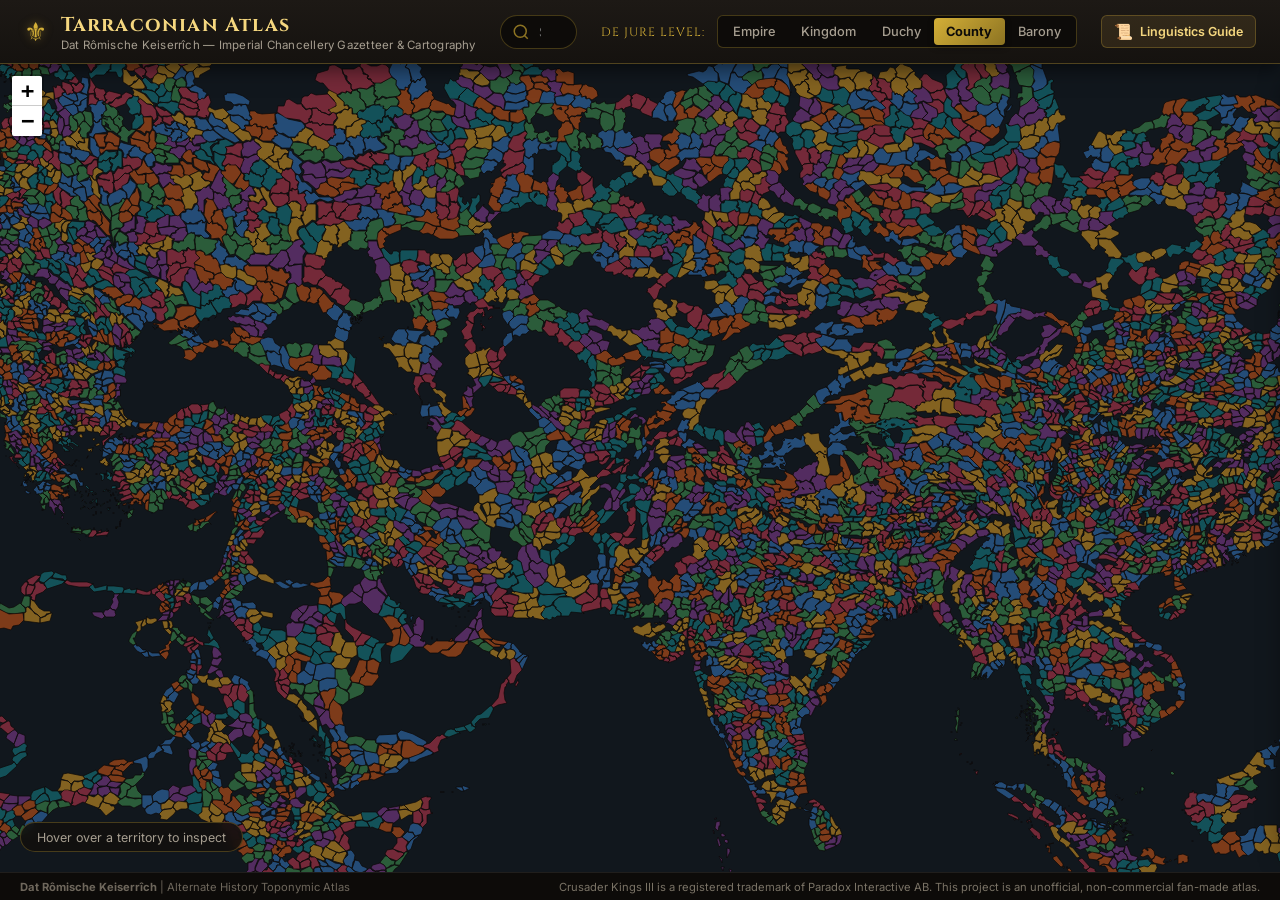
==== docs/index.html @ 05750d67 "Add Tarraconian linguistic guide, phonotactics, and Sinosphere Hanzi calque explanations" ====
<!DOCTYPE html>
<html lang="en">
<head>
  <meta charset="UTF-8">
  <meta name="viewport" content="width=device-width, initial-scale=1.0">
  <title>Tarraconian Atlas | Dat Rômische Keiserrîch</title>
  
  <!-- Google Fonts: Medieval & Clean Sans -->
  <link rel="preconnect" href="https://fonts.googleapis.com">
  <link rel="preconnect" href="https://fonts.gstatic.com" crossorigin>
  <link href="https://fonts.googleapis.com/css2?family=Cinzel:wght@500;700;900&family=Inter:wght@300;400;500;600;700&family=JetBrains+Mono:wght@400;500&display=swap" rel="stylesheet">

  <!-- Leaflet CSS (Local Vendor) -->
  <link rel="stylesheet" href="vendor/leaflet/leaflet.css">

  <!-- App Styles -->
  <link rel="stylesheet" href="css/styles.css">
</head>
<body>

  <!-- Top Header Bar -->
  <header class="app-header">
    <div class="header-brand">
      <div class="brand-crest">⚜</div>
      <div class="brand-text">
        <h1 class="brand-title">Tarraconian Atlas</h1>
        <p class="brand-subtitle">Dat Rômische Keiserrîch — Imperial Chancellery Gazetteer & Cartography</p>
      </div>
    </div>

    <!-- Search Bar -->
    <div class="search-container">
      <div class="search-input-wrapper">
        <svg class="search-icon" viewBox="0 0 24 24" width="18" height="18" stroke="currentColor" stroke-width="2" fill="none"><circle cx="11" cy="11" r="8"></circle><line x1="21" y1="21" x2="16.65" y2="16.65"></line></svg>
        <input type="text" id="title-search" placeholder="Search title, e.g. Stûlwîtzenburch, London, c_middlesex..." autocomplete="off">
        <button id="search-clear" class="search-clear-btn" title="Clear search">&times;</button>
      </div>
      <div id="search-results" class="search-dropdown hidden"></div>
    </div>

    <!-- De Jure Tier Selector -->
    <div class="tier-selector">
      <span class="tier-label">De Jure Level:</span>
      <div class="tier-pills" role="radiogroup">
        <button class="tier-btn" data-tier="empire" title="Empire Level (Keiserrîch / Imperi)">Empire</button>
        <button class="tier-btn" data-tier="kingdom" title="Kingdom Level (Kûnincrich / Regenat)">Kingdom</button>
        <button class="tier-btn" data-tier="duchy" title="Duchy Level (Gubernat / March)">Duchy</button>
        <button class="tier-btn active" data-tier="county" title="County Level (Magistrat / Veguerîe)">County</button>
        <button class="tier-btn" data-tier="barony" title="Barony Holding Level (Holdings / Castles)">Barony</button>
      </div>
    </div>

    <!-- Header Actions -->
    <div class="header-actions">
      <button id="btn-open-linguistics" class="btn-linguistics-guide" title="Imperial Chancellery Linguistics & Toponymic Guide">
        <span class="guide-icon">📜</span>
        <span class="guide-text">Linguistics Guide</span>
      </button>
    </div>
  </header>

  <!-- Main Container -->
  <main class="app-main">
    <!-- Map Canvas -->
    <div id="map" class="map-container"></div>

    <!-- Loading Overlay -->
    <div id="loading-overlay" class="loading-overlay">
      <div class="loading-spinner"></div>
      <p id="loading-text">Loading Imperial Cartography...</p>
    </div>

    <!-- Info / Inspector Sidebar Drawer -->
    <aside id="inspector-drawer" class="inspector-drawer">
      <div class="drawer-header">
        <div class="drawer-title-group">
          <span id="drawer-tier-badge" class="tier-badge">County</span>
          <h2 id="drawer-tarr-name" class="drawer-title">Select a title</h2>
          <!-- IPA Pronunciation (if available) -->
          <div id="drawer-ipa-group" class="drawer-ipa-group hidden">
            <span class="drawer-ipa-label">IPA</span>
            <code id="drawer-ipa" class="info-code info-ipa">—</code>
          </div>
        </div>
        <button id="drawer-close" class="drawer-close-btn" title="Close Panel">&times;</button>
      </div>

      <div class="drawer-body">
        <!-- Title Name Origin -->
        <div id="drawer-origin-group" class="info-group">
          <label>Title Name Origin</label>
          <div id="drawer-origin-name" class="info-value">—</div>
          <div id="drawer-anachronism-note" class="info-anachronism-note hidden"></div>
        </div>

        <div class="info-group">
          <label>Title Key</label>
          <code id="drawer-title-key" class="info-code">—</code>
        </div>

        <!-- Historical Resolution Note (if applicable) -->
        <div id="drawer-hist-group" class="info-group hidden">
          <label>Historical Resolution</label>
          <div id="drawer-hist-name" class="info-value-highlight">—</div>
        </div>

        <!-- Sinosphere Hanzi & Calque Analysis (for East Asian Titles) -->
        <div id="drawer-sinosphere-group" class="info-group info-sinosphere-group hidden">
          <label class="sinosphere-label">
            <span class="sinosphere-badge-icon">☯</span> Sinosphere Hanzi &amp; Calque Analysis
          </label>
          <div class="sinosphere-card">
            <div class="sinosphere-header-row">
              <span id="drawer-sinosphere-hanzi" class="sinosphere-hanzi">—</span>
              <span id="drawer-sinosphere-reading" class="sinosphere-reading">—</span>
              <span id="drawer-sinosphere-status" class="sinosphere-status-pill">Classical</span>
            </div>
            <div class="sinosphere-breakdown-wrapper">
              <div class="sinosphere-section-caption">Morpheme-by-Morpheme Calque Breakdown:</div>
              <div id="drawer-sinosphere-breakdown" class="sinosphere-breakdown-list"></div>
            </div>
            <div id="drawer-sinosphere-synthesis" class="sinosphere-synthesis"></div>
            <div id="drawer-sinosphere-substrate" class="sinosphere-substrate hidden"></div>
          </div>
        </div>

        <!-- Full Lineage Breadcrumb -->
        <div class="info-group">
          <label>De Jure Hierarchy</label>
          <nav id="drawer-breadcrumbs" class="breadcrumbs-list">
            <span class="bc-item" data-tier="empire" id="bc-empire">—</span>
            <span class="bc-sep">›</span>
            <span class="bc-item" data-tier="kingdom" id="bc-kingdom">—</span>
            <span class="bc-sep">›</span>
            <span class="bc-item" data-tier="duchy" id="bc-duchy">—</span>
            <span class="bc-sep">›</span>
            <span class="bc-item" data-tier="county" id="bc-county">—</span>
          </nav>
        </div>

        <!-- Constituent Holdings (for counties) -->
        <div id="drawer-baronies-section" class="info-group hidden">
          <label id="drawer-baronies-label">Constituent Holdings (Baronies)</label>
          <ul id="drawer-baronies-list" class="baronies-pill-list"></ul>
        </div>
      </div>

      <div class="drawer-footer">
        <button id="drawer-zoom-btn" class="btn-primary">Zoom to Title</button>
      </div>
    </aside>

    <!-- Map Floating Stats / Coordinates Badge -->
    <div class="map-stats-badge">
      <span id="hover-info">Hover over a territory to inspect</span>
      <div id="barony-legend" class="barony-legend hidden">
        <span class="legend-item"><span class="legend-dot dot-castle"></span>Castle</span>
        <span class="legend-item"><span class="legend-dot dot-church"></span>Bishopric</span>
        <span class="legend-item"><span class="legend-dot dot-city"></span>City</span>
        <span class="legend-item"><span class="legend-dot dot-unoccupied"></span>Unoccupied</span>
      </div>
    </div>
  </main>

  <!-- Footer Disclaimer -->
  <footer class="app-footer">
    <div class="footer-content">
      <span><strong>Dat Rômische Keiserrîch</strong> | Alternate History Toponymic Atlas</span>
      <span class="footer-disclaimer">
        Crusader Kings III is a registered trademark of Paradox Interactive AB. This project is an unofficial, non-commercial fan-made atlas.
      </span>
    </div>
  </footer>

  <!-- Imperial Linguistics & Toponymic Guide Modal -->
  <div id="linguistics-modal" class="modal-backdrop hidden" role="dialog" aria-modal="true" aria-labelledby="modal-guide-title">
    <div class="modal-dialog linguistics-modal-dialog">
      <header class="modal-header">
        <div class="modal-header-brand">
          <span class="modal-brand-crest">⚜</span>
          <div>
            <h2 id="modal-guide-title" class="modal-title">Imperial Chancellery Linguistics &amp; Toponymic Guide</h2>
            <p class="modal-subtitle">Dat Rômische Keiserrîch — Language Background, Phonotactics &amp; Sinospheric Hanzi Calque Doctrine</p>
          </div>
        </div>
        <button id="btn-close-linguistics" class="modal-close-btn" title="Close Guide" aria-label="Close">&times;</button>
      </header>

      <!-- Modal Tabs -->
      <nav class="modal-nav-tabs" role="tablist">
        <button class="modal-tab-btn active" data-tab="tarraconian" role="tab" aria-selected="true">
          Tarraconian Language &amp; Phonotactics
        </button>
        <button class="modal-tab-btn" data-tab="sinosphere" role="tab" aria-selected="false">
          Sinosphere Titles &amp; Hanzi Calques
        </button>
        <button class="modal-tab-btn" data-tab="lexicon" role="tab" aria-selected="false">
          Hanzi Calque Lexicon (641 Characters)
        </button>
      </nav>

      <div class="modal-body">
        <!-- Tab 1: Tarraconian Language & Phonotactics -->
        <section id="tab-pane-tarraconian" class="modal-tab-pane active" role="tabpanel">
          <div class="guide-prose">
            <h3>1. Sociolinguistic Overview: A Romano-Germanic Imperial Tongue</h3>
            <p>
              Formed on <strong>31 August 989</strong> from the hybridization of <strong>Lothringian</strong> (a bureaucratic Franconian culture speaking High German) and <strong>Catalan</strong> (a courtly, maritime Occitano-Romance culture of the Spanish March / <em>Hispania Tarraconensis</em>), <strong>Tarraconian</strong> (<em>Tarracono-Lothringian</em>, <code>ID 316</code>) represents a historical &ldquo;reverse Frankish&rdquo; linguistic genesis.
            </p>
            <p>
              Rather than abandoning their Germanic tongue for Romance, the Lothringian imperial elite of House <em>Chatenois-Metz</em> retained <strong>11th/12th-century High German</strong> (<code>language_high_german</code>) and <strong>Franconian personal names</strong> (<code>name_list_franconian</code>), while absorbing <strong>Catalan courtly culture</strong> (<code>ethos_courtly</code>), Mediterranean maritime mercantilism, Iberian architecture, and an <strong>Imperial Magistracy</strong> system of governance.
            </p>
            <p>
              The result is a language structurally parallel to Middle English (Germanic grammar + Anglo-Norman vocabulary), but with roles and geographies reversed:
            </p>
            <ul>
              <li><strong>Core Grammar, Morphology &amp; Phonology:</strong> Early Middle High German (Moselle/Rhine Franconian dialect of Metz, Trier, and Mainz).</li>
              <li><strong>Administrative, Courtly &amp; Nautical Lexicon:</strong> Old Catalan, Occitan, and Medieval Hispano-Latin, supplemented after the Imperial Restoration by Byzantine Greek administrative borrowings.</li>
              <li><strong>Chancellery Orthography:</strong> High German phonemes written through the scribal conventions of Catalan-Aragonese and Imperial chancelleries.</li>
            </ul>

            <h3>2. Orthography &amp; IPA Pronunciation Guide</h3>
            <p>
              Tarraconian scribes write their Moselle-Franconian High German using a blend of <strong>Middle High German</strong> and <strong>Old Catalan</strong> spelling conventions. Circumflexes (<code>â, ê, î, ô, û</code> / <code>Â, Ê, Î, Ô, Û</code>) systematically indicate long vowels. Capitalization does not alter vowel quantity: capital letters systematically retain their circumflexes (e.g. <strong>Ôsterrîch</strong>, <strong>Îslant</strong>, <strong>Âchen</strong>, <strong>Ûtrecht</strong>, <strong>Êvore</strong>).
            </p>

            <div class="table-responsive">
              <table class="guide-table">
                <thead>
                  <tr>
                    <th>Grapheme</th>
                    <th>IPA Value</th>
                    <th>Phonological Rule &amp; Description</th>
                    <th>Chancellery Example</th>
                  </tr>
                </thead>
                <tbody>
                  <tr><td><strong>â</strong></td><td><code>[aː]</code></td><td>Long open central vowel (German <em>Vater</em>)</td><td><strong>Prâge</strong> <code>[ˈpraː.ɣə]</code>, <strong>Ungwâr</strong> <code>[ˈʊŋ.waːr]</code></td></tr>
                  <tr><td><strong>ê</strong></td><td><code>[eː]</code></td><td>Long close-mid front vowel (from Romance or monophthongized <em>ei</em>)</td><td><strong>Mênz</strong> <code>[meːnts]</code>, <strong>Tudêl</strong> <code>[tu.ˈdeːl]</code></td></tr>
                  <tr><td><strong>î</strong></td><td><code>[iː]</code></td><td>Long close front vowel (undiphthongized; not Modern German <em>ei</em>)</td><td><strong>Rîch</strong> <code>[riːç]</code>, <strong>Lîgnitz</strong> <code>[ˈliːɡ.nɪts]</code></td></tr>
                  <tr><td><strong>ô</strong></td><td><code>[oː]</code></td><td>Long close-mid back vowel</td><td><strong>Tarracôn</strong> <code>[ta.ra.ˈkoːn]</code>, <strong>Rômisch</strong> <code>[ˈroː.mɪʃ]</code></td></tr>
                  <tr><td><strong>û</strong></td><td><code>[uː]</code></td><td>Long close back vowel (undiphthongized; not Modern German <em>au</em>)</td><td><strong>Lûke</strong> <code>[ˈluː.kə]</code>, <strong>Lûnstat</strong> <code>[ˈluːn.stat]</code></td></tr>
                  <tr><td><strong>ch</strong></td><td><code>[x] / [ç]</code></td><td>Velar <code>[x]</code> after back vowels; palatal <code>[ç]</code> after front vowels</td><td><strong>Burch</strong> <code>[bʊrx]</code>, <strong>Chalkidîch</strong> <code>[xal.ki.ˈdiːç]</code></td></tr>
                  <tr><td><strong>dsch</strong></td><td><code>[dʒ]</code></td><td>Voiced postalveolar affricate initially/medially (Catalan <em>tg/j</em>, Arabic <em>jīm</em>)</td><td><strong>Dscharîn</strong>, <strong>Dschounpur</strong>, <strong>Dschenne</strong></td></tr>
                  <tr><td><strong>tsch</strong></td><td><code>[tʃ]</code></td><td>Voiceless postalveolar affricate; mandatory coda devoicing of <code>-dsch</code></td><td><strong>Batsch</strong> <code>[batʃ]</code>, <strong>Petschênêch</strong> <code>[pɛ.tʃeː.ˈneːx]</code></td></tr>
                  <tr><td><strong>z / tz</strong></td><td><code>[ts]</code></td><td>Alveolar affricate: strictly initial <code>z-</code> and medial/coda <code>-tz-</code> / <code>-tz</code></td><td><strong>Zips</strong> <code>[tsɪps]</code>, <strong>Lîgnitz</strong> <code>[ˈliːɡ.nɪts]</code>, <strong>Ützang</strong> <code>[yː.ˈtsaŋ]</code></td></tr>
                  <tr><td><strong>nj / ny</strong></td><td><code>[ɲ]</code></td><td>Palatal nasal (Old Catalan <em>ny</em>, Occitan <em>nh</em>)</td><td><strong>Armanjach</strong> <code>[ar.ma.ˈɲax]</code>, <strong>ikonjen</strong> <code>[i.ˈkoː.njən]</code></td></tr>
                  <tr><td><strong>g / gu</strong></td><td><code>[ɡ] / [ɣ]</code></td><td>Voiced velar stop initially; lenited to spirant <code>[ɣ]</code> intervocalically</td><td><strong>Gubernat</strong> <code>[ɡu.bər.ˈnat]</code>, <strong>Prâge</strong> <code>[ˈpraː.ɣə]</code></td></tr>
                </tbody>
              </table>
            </div>

            <h3>3. Core Phonological &amp; Phonotactic Rules</h3>
            
            <div class="rule-card">
              <div class="rule-header"><span class="rule-badge">Rule 1</span> Rhine-Moselle Franconian Consonant Profile</div>
              <p>Because Tarraconian descends from Lothringian (West Central German), post-vocalic <em>*k</em> shifted to <code>-ch</code> (<em>Rîch</em>) and <em>*t</em> shifted to <code>z- / tz</code> (<em>Zips</em>, <em>Mênz</em>). However, unlike Upper German (Bavarian/Alemannic), Tarraconian preserves initial unshifted <code>p-</code> (<strong>Palz</strong>, <strong>Port</strong>), unshifted <code>d-</code> (<strong>Dat</strong>, <strong>Dorf</strong>, <strong>Nider-</strong>), and preserves Middle High German <code>sw-, sl-, sm-</code> (<strong>Swâben</strong>, <strong>Slêswîch</strong>, <strong>Smalkalden</strong>) without New High German <em>schw-/schl-/schm-</em> spellings.</p>
            </div>

            <div class="rule-card">
              <div class="rule-header"><span class="rule-badge">Rule 2</span> Universal Auslautverhärtung (Final Devoicing)</div>
              <p>Middle High German and Old Catalan systematically devoice word-final obstruents across all etymological strata:</p>
              <ul>
                <li>Word-final <code>-g</code> and <code>-k</code> merge into <strong><code>-ch</code></strong> (<code>[x ~ ç]</code>): <em>Burg</em> &rarr; <strong>Burch</strong>, <em>Berg</em> &rarr; <strong>Berch</strong>, <em>Mark</em> &rarr; <strong>March</strong>, <em>Baalbek</em> &rarr; <strong>Bâlbech</strong>.</li>
                <li>Word-final <code>-d</code> and <code>-b</code> devoice to <strong><code>-t</code></strong> and <strong><code>-p</code></strong>: <em>Land</em> &rarr; <strong>Lant</strong> (<strong>Dütschlant</strong>, <strong>Engellant</strong>), <em>Baghdad</em> &rarr; <strong>Bagdât</strong>, <em>Ḥalab</em> &rarr; <strong>Halep</strong>.</li>
                <li>Word-final affricate <code>*-dsch</code> is strictly illicit; it devoices to <strong><code>-tsch</code></strong>: <em>Najd</em> &rarr; <strong>Netsch</strong>, <em>Aflaj</em> &rarr; <strong>Falâtsch</strong>.</li>
                <li>Foreign word-final <code>-ov / -ev / -av</code> vocalizes to the MHG diphthongal suffix <strong><code>-ouwe</code></strong> (<code>[ɔʊ.wə]</code>): <em>Opava</em> &rarr; <strong>Troppouwe</strong>, <em>Moskva</em> &rarr; <strong>Moskouwe</strong>, <em>Rostov</em> &rarr; <strong>Rostouwe</strong>.</li>
              </ul>
            </div>

            <div class="rule-card">
              <div class="rule-header"><span class="rule-badge">Rule 3</span> Dual-Substrate Apocope &amp; Vowel Reduction</div>
              <p>Catalan apocope drops unstressed final <code>-o, -e</code> after liquids and nasals (<em>Tarracona</em> &rarr; <strong>Tarracôn</strong>, <em>Tudela</em> &rarr; <strong>Tudêl</strong>), while High German reduces unstressed final vowels to schwa <strong><code>-e</code></strong> <code>[ə]</code> (<em>Praga</em> &rarr; <strong>Prâge</strong>, <em>Lucca</em> &rarr; <strong>Lûke</strong>, <em>Huesca</em> &rarr; <strong>Oske</strong>). Greek <code>-ion</code> yields <strong><code>-jen</code></strong> (<strong>Ikônjen</strong>), while <code>-ea / -eia</code> yields <strong><code>-êe</code></strong> (<strong>Kaisarêe</strong>, <strong>Nîkêe</strong>).</p>
            </div>

            <div class="rule-card">
              <div class="rule-header"><span class="rule-badge">Rule 4</span> Illicit Cluster Repair &amp; Slavic -sk Adaptation</div>
              <p>Foreign onset clusters that violate sonority sequencing insert a short vowel epenthesis or prosthesis (<em>Wschowa</em> &rarr; <strong>Wischouwe</strong>, <em>Trnovo</em> &rarr; <strong>Ternouwe</strong>, <em>Mtskheta</em> &rarr; <strong>Metzchête</strong>, <em>Pset</em> &rarr; <strong>Pesêt</strong>). Bare word-final Slavic <code>-sk</code> is resolved to Franconian <strong><code>-tzich</code></strong> <code>[tsɪç]</code> (<em>Połock</em> &rarr; <strong>Polôtzich</strong>, <em>Płock</em> &rarr; <strong>Plôtzich</strong>, <em>Słupsk</em> &rarr; <strong>Slûptzich</strong>, <em>Smoleńsk</em> &rarr; <strong>Smolêntzich</strong>) or labial <strong><code>-bsch</code></strong> (<em>Vitebsk</em> &rarr; <strong>Wîtebsch</strong>).</p>
            </div>

            <div class="rule-card">
              <div class="rule-header"><span class="rule-badge">Rule 5</span> Word Stress &amp; Bimoraic Weight Condition</div>
              <p>Stressed syllables in Tarraconian must be bimoraic (&sigma;<sub>stressed</sub> &ge; &mu;&mu;): open stressed syllables require a long circumflex vowel or diphthong (<strong>Prâge</strong> <code>[ˈpraː.ɣə]</code>, <strong>Spîre</strong> <code>[ˈʃpiː.rə]</code>), while short vowels must be closed by a coda consonant (<strong>March</strong> <code>[ˈmarx]</code>, <strong>Batsch</strong> <code>[ˈbatʃ]</code>). Heavy syllables attract primary stress (<strong>Tarracôn</strong>, <strong>Adrianôpel</strong>, <strong>Lantschân</strong>).</p>
            </div>

            <h3>4. Imperial Administrative Titles &amp; Nomenclature</h3>
            <div class="table-responsive">
              <table class="guide-table">
                <thead>
                  <tr>
                    <th>Imperial Tier</th>
                    <th>Tarraconian Title</th>
                    <th>IPA Value</th>
                    <th>Institutional Origin</th>
                  </tr>
                </thead>
                <tbody>
                  <tr><td><strong>Roman Empire</strong></td><td><strong>Dat Rômische Keiserrîch</strong></td><td><code>[dat ˈroː.mɪ.ʃə ˈkɛɪ.zər.riːç]</code></td><td>Restored Roman Hegemony under House Chatenois-Metz</td></tr>
                  <tr><td><strong>Emperor / Augustus</strong></td><td><strong>Keiser / Augustus</strong></td><td><code>[ˈkɛɪ.zər] / [ɔʊ.ˈɡʊs.tʊs]</code></td><td>Supreme Roman Autocrat</td></tr>
                  <tr><td><strong>Kingdom (Province)</strong></td><td><strong>Regenat / Kûnincrich</strong></td><td><code>[rɛ.ɣə.ˈnat] / [ˈkyː.nɪŋk.riːç]</code></td><td>Catalan <em>Regnat</em> (administrative) / Frankish <em>Kûnincrich</em> (crowns)</td></tr>
                  <tr><td><strong>Duchy (Governorship)</strong></td><td><strong>Gubernat / March</strong></td><td><code>[ɡu.bər.ˈnat] / [marx]</code></td><td>Imperial Magistracy provincial governate / Frontier march</td></tr>
                  <tr><td><strong>County (Magistracy)</strong></td><td><strong>Magistrat / Veguerîe</strong></td><td><code>[ma.ɡɪs.ˈtraːt] / [vɛ.ɣə.ˈriː.ə]</code></td><td>Imperial civil jurisdiction / Catalan <em>Vegueria</em></td></tr>
                  <tr><td><strong>Prince-Bishopric</strong></td><td><strong>Fürstbisdom / Bisbalîe</strong></td><td><code>[ˈfʏrst.bɪs.doːm] / [bɪz.ba.ˈliː.ə]</code></td><td>Imperial ecclesiastical prelate jurisdiction</td></tr>
                  <tr><td><strong>Metropolitan Archdiocese</strong></td><td><strong>Erzbisdom / Arzebisbalîe</strong></td><td><code>[ˈɛrts.bɪs.doːm] / [ar.tsə.bɪz.ba.ˈliː.ə]</code></td><td>Metropolitan archiepiscopal see</td></tr>
                </tbody>
              </table>
            </div>

            <h3>5. Daughter Dialects of Tarraconian</h3>
            <ul>
              <li><strong>Alpine-Tarraconian (<em>Alpîn-Tarraconisch</em>, 1042 AD):</strong> Spoken in Cisalpine Italy; fronts long <code>û</code> &rarr; <code>[yː]</code>, nasalizes vowels before coda <code>-n</code> (<em>Meilân</em> <code>[mɛɪ.ˈlaːŋ]</code>), and softens affricates.</li>
              <li><strong>Croato-Tarraconian (<em>Kroatisch-Tarraconisch</em>, 1057 AD):</strong> Spoken in Dalmatia and Dinaric marches; distinguishes alveolo-palatal <code>[tɕ]</code> from postalveolar <code>[tʃ]</code> and retains trilled syllabic <code>[r̩]</code>.</li>
              <li><strong>Ungwârer (<em>Ungwârerisch / Ungwâri</em>, 1094 AD):</strong> Germano-Magyar mixed daughter language (Central Germanic heritage + Magyar tongue) formed when Tarraconian castle-wardens intermarried with Hungarian horse-archers in Upper Hungary (<em>Ungwâr</em> / Užhorod).</li>
            </ul>
          </div>
        </section>

        <!-- Tab 2: Sinosphere Titles & Hanzi Calques -->
        <section id="tab-pane-sinosphere" class="modal-tab-pane hidden" role="tabpanel">
          <div class="guide-prose">
            <h3>1. The 12th-Century Historical Phonology Canon (1154 AD)</h3>
            <p>
              In the administration of Far Eastern marches, tributary kingdoms, and commanderies across the <strong>Restored Roman Empire</strong> in 1154 AD, the Imperial Chancellery at Metz, Aachen, and Constantinople operates under the <strong>Dual Toponymic Adoption Protocol</strong>:
            </p>
            <ol>
              <li>
                <strong>Descriptive, Topographic, and Civic Toponyms:</strong> Translated root-for-root into Tarraconian High German via <strong>semantic calquing</strong> (<em>Lehnübersetzung</em>). For example:
                <ul>
                  <li><em>Kaifeng</em> (开封府) &rarr; <strong>Magistrat van Openambet</strong> (开 <em>Open-</em> + 封/府 <em>-ambet</em>)</li>
                  <li><em>Yamashiro</em> (山城) &rarr; <strong>Magistrat van Berchburch</strong> (山 <em>Berch-</em> + 城 <em>-burch</em>)</li>
                  <li><em>Gaesong</em> (开城) &rarr; <strong>Magistrat van Openburch</strong> (开 <em>Open-</em> + 城 <em>-burch</em>)</li>
                  <li><em>Sanggan</em> (桑干) &rarr; <strong>Gubernat van dem Mûlberienbache</strong> (桑 <em>Mûlberie-</em> + 干 <em>-bache</em>)</li>
                  <li><em>Zhongyuan</em> (中原) &rarr; <strong>Keiserrîch van dem Middenvelt</strong> (中 <em>Midden-</em> + 原 <em>-velt</em>)</li>
                </ul>
              </li>
              <li>
                <strong>Dynastic Stems, Ancient Ethnonyms, and Opaque Toponyms:</strong> Transliterated phonetically (<em>Lautangleichung</em>) and adapted to <strong>Tarraconian phonotactics and Auslautverhärtung</strong> (e.g. <strong>Gogurjô</strong>, <strong>Baekdsche</strong>, <strong>Sille</strong>, <strong>Jüet</strong>, <strong>Chitân</strong>, <strong>Dschürdsch</strong>, <strong>Bôhai</strong>).
              </li>
            </ol>

            <div class="rule-card">
              <div class="rule-header"><span class="rule-badge">Historical Principle</span> Rejection of Modern Anachronisms</div>
              <p>
                Phonetic transliterations strictly reflect the phonological systems active in the <strong>12th century (ca. 1154 AD)</strong>, rather than modern national languages (Modern Standard Mandarin / Pinyin, Modern Tokyo Japanese, Modern Seoul Korean):
              </p>
              <ul>
                <li><strong>Late Middle Chinese (Song/Jin):</strong> Full retention of entering tone stops (<code>-p, -t, -k</code>) and 36 initials; unmerged retroflex vs dental sibilants.</li>
                <li><strong>Early Middle Korean (Goryeo Gaesong):</strong> Sino-Korean entering tone preserved as dental stop <code>-t</code> (not modern <code>-l</code>); unmerged plain vs aspirated stops.</li>
                <li><strong>Early Middle Japanese (Late Heian):</strong> Initial <em>ha-gyō</em> pronounced as bilabial fricative <code>[ɸ]</code>; voiced stops/affricates prenasalized (<code>[ᵐb], [ⁿd], [ᵑɡ], [ⁿz]</code>).</li>
              </ul>
            </div>

            <h3>2. The 10 Thematic Categories of the 641 Attested Hanzi</h3>
            <p>
              Across the 620 counties and 201 higher-tier titles of the Sinosphere in 1154, imperial scribes cataloged <strong>641 distinct Chinese characters (汉字 / 漢字 / CJK)</strong>. Each character has a verified semantic mapping and Tarraconian morpheme formant:
            </p>

            <div class="table-responsive">
              <table class="guide-table">
                <thead>
                  <tr>
                    <th>Cat</th>
                    <th>Thematic Domain</th>
                    <th>Count</th>
                    <th>Representative Kanji</th>
                    <th>Primary Tarraconian Formants</th>
                  </tr>
                </thead>
                <tbody>
                  <tr><td><strong>1</strong></td><td>Administrative Classifiers &amp; Citadels</td><td>66</td><td>步 部 朝 车 城 处 村 道 府 关 京</td><td>州 <code>-gouwe</code>, 城 <code>-burch</code>, 关 <code>-klûse</code>, 京 <code>-hôfstat</code>, 府 <code>-ambet</code></td></tr>
                  <tr><td><strong>2</strong></td><td>Hydrography, Waterways &amp; Springs</td><td>69</td><td>汴 波 渤 沧 潮 池 滁 川 江 河 泉</td><td>河/江 <code>-flôz</code>, 川 <code>-bache</code>, 泉 <code>-brunn</code>, 湖 <code>-sê</code>, 海 <code>-mêr</code></td></tr>
                  <tr><td><strong>3</strong></td><td>Orography, Landforms &amp; Relief</td><td>45</td><td>阿 岸 坂 壁 叠 峒 峨 肥 阜 峰 岗 山</td><td>山 <code>-berch</code>, 岭 <code>-rücke</code>, 原 <code>-veit</code>, 谷 <code>-dal</code>, 崖 <code>-krenge</code></td></tr>
                  <tr><td><strong>4</strong></td><td>Cardinal Directions &amp; Spatial Geometry</td><td>38</td><td>北 背 边 边 东 对 间 内 南 上 下 西 中</td><td>东 <code>Ôst-</code>, 西 <code>West-</code>, 南 <code>Sût-</code>, 北 <code>Nord-</code>, 中 <code>Midden-</code></td></tr>
                  <tr><td><strong>5</strong></td><td>Flora, Trees, Vegetation &amp; Agriculture</td><td>40</td><td>播 布 草 郴 棣 瓜 莞 桂 荆 林 柳 桑</td><td>林 <code>-walt</code>, 桑 <code>Mûlberie-</code>, 松 <code>Pîn-</code>, 柳 <code>Wîden-</code>, 田 <code>-acker</code></td></tr>
                  <tr><td><strong>6</strong></td><td>Fauna, Animals &amp; Mythological Creatures</td><td>24</td><td>凤 龟 鸡 骏 麟 龙 鹿 鸟 熊 鹰 鱼 鹤</td><td>龙 <code>Drachen-</code>, 凤 <code>Fênix-</code>, 马 <code>Ros-</code>, 鹿 <code>Hirsch-</code>, 鱼 <code>Fisch-</code></td></tr>
                  <tr><td><strong>7</strong></td><td>Minerals, Metals, Colors &amp; Meteorology</td><td>46</td><td>白 宝 贝 赤 春 丹 风 光 黑 金 银 铁 青</td><td>金 <code>Golt-</code>, 银 <code>Silber-</code>, 铁 <code>Îsen-</code>, 白 <code>Wîz-</code>, 黑 <code>Swartz-</code>, 青 <code>Blou-</code></td></tr>
                  <tr><td><strong>8</strong></td><td>Auspicious Qualities &amp; Imperial Virtues</td><td>152</td><td>安 被 本 宾 伯 博 德 昌 宁 平 泰 福 庆</td><td>安 <code>Frid-</code>, 宁 <code>Rûwe-</code>, 定 <code>Fest-</code>, 平 <code>Ebene-</code>, 德 <code>Dôget-</code></td></tr>
                  <tr><td><strong>9</strong></td><td>Toponymic Verbs, Modifiers &amp; Quantifiers</td><td>47</td><td>百 备 必 捕 长 出 大 开 三 新 古 万</td><td>大 <code>Grôz-</code>, 小 <code>Klein-</code>, 开 <code>Open-</code>, 新 <code>Nîe-</code>, 古 <code>Alt-</code>, 三 <code>Drî-</code></td></tr>
                  <tr><td><strong>10</strong></td><td>Dynastic Stems, Ethnonyms &amp; Transcriptions</td><td>114</td><td>巴 邠 亳 勃 蔡 曹 辰 陈 汉 唐 宋 辽 越</td><td>汉 <code>Hân-</code>, 唐 <code>Tâng-</code>, 宋 <code>Sông-</code>, 契丹 <code>Chitân-</code>, 辽 <code>Ljô-</code>, 越 <code>Jüet-</code></td></tr>
                </tbody>
              </table>
            </div>

            <h3>3. Harmonized Calque Paradigm for 61 Anachronism Resolutions (Option B)</h3>
            <p>
              In Western feudal Europe, post-867 titles frequently derive from dynastic eponymous castles (<em>Albrechtsburg</em>, <em>Habsburg</em>), which create an alternate-history causal paradox when an 867 divergence timeline continues to use names of non-existent feudal lords.
            </p>
            <p>
              In the Sinosphere, however, administrative foundations were named logographically with Chinese characters (<code>汉字</code>) expressing descriptive, physical, or moral-philosophical concepts:
            </p>
            <ul>
              <li><strong>Ideographic Foundations:</strong> Toponyms like <code>长春</code> (<em>Chángchūn</em>, &ldquo;Eternal Spring&rdquo;), <code>大定</code> (<em>Dàdìng</em>, &ldquo;Great Settlement / Firm Peace&rdquo;), <code>安边</code> (<em>Ānbiān</em>, &ldquo;Pacified Frontier March&rdquo;), and <code>黑草岸</code> (<em>Hēicǎo'àn</em>, &ldquo;Black Grass Shore&rdquo;) reflect imperial statecraft and natural geography rather than personal lord names.</li>
              <li><strong>Harmonized Calque &amp; Physical Substrate:</strong> Translating these logographic titles into Tarraconian chancellery calques (<strong>Magistrat van Langlenten</strong>, <strong>Magistrat van Grôzfest</strong>, <strong>Magistrat van Fridmarch</strong>, <strong>Magistrat van Swartzwêdouwe</strong>) directly eliminates the causal paradox while preserving authentic Sinitic semantics. Simultaneously, each title's territorial jurisdiction is anchored to its verified pre-867 physical river basin, mountain pass, or lake catchment (Option B: e.g., <em>Yitong River / Songhua Basin</em>, <em>Daling River</em>, <em>Shira Muren</em>, <em>Xiao Pass</em>).</li>
            </ul>
          </div>
        </section>

        <!-- Tab 3: Hanzi Calque Lexicon (641 Characters) -->
        <section id="tab-pane-lexicon" class="modal-tab-pane hidden" role="tabpanel">
          <div class="lexicon-controls">
            <div class="lexicon-search-box">
              <svg class="search-icon" viewBox="0 0 24 24" width="16" height="16" stroke="currentColor" stroke-width="2" fill="none"><circle cx="11" cy="11" r="8"></circle><line x1="21" y1="21" x2="16.65" y2="16.65"></line></svg>
              <input type="text" id="lexicon-search-input" placeholder="Search Hanzi, e.g. 城, 安, 山, pinyin, meaning, or morpheme..." autocomplete="off">
              <button id="lexicon-search-clear" class="search-clear-btn" title="Clear">&times;</button>
            </div>
            <div class="lexicon-filter-categories" id="lexicon-category-filters">
              <button class="lexicon-cat-btn active" data-cat="all">All (641)</button>
              <button class="lexicon-cat-btn" data-cat="1">Admin (66)</button>
              <button class="lexicon-cat-btn" data-cat="2">Water (69)</button>
              <button class="lexicon-cat-btn" data-cat="3">Mountains (45)</button>
              <button class="lexicon-cat-btn" data-cat="4">Directions (38)</button>
              <button class="lexicon-cat-btn" data-cat="5">Flora (40)</button>
              <button class="lexicon-cat-btn" data-cat="6">Fauna (24)</button>
              <button class="lexicon-cat-btn" data-cat="7">Colors/Metals (46)</button>
              <button class="lexicon-cat-btn" data-cat="8">Virtues (152)</button>
              <button class="lexicon-cat-btn" data-cat="9">Verbs (47)</button>
              <button class="lexicon-cat-btn" data-cat="10">Dynastic (114)</button>
            </div>
          </div>
          <div class="lexicon-stats-bar">
            <span id="lexicon-match-count">Showing 641 characters</span>
          </div>
          <div class="table-responsive lexicon-table-wrapper">
            <table class="guide-table lexicon-table">
              <thead>
                <tr>
                  <th style="width: 60px;">Hanzi</th>
                  <th style="width: 140px;">Readings (PY / JP / KR)</th>
                  <th>Primary Meaning</th>
                  <th style="width: 130px;">Tarraconian Calque</th>
                  <th style="width: 100px;">IPA</th>
                  <th style="width: 130px;">Chancellery Role</th>
                  <th>Attested Title Examples</th>
                </tr>
              </thead>
              <tbody id="lexicon-table-body">
                <!-- Dynamically populated from sinosphere_kanji_tarraconian.json -->
              </tbody>
            </table>
          </div>
        </section>
      </div>
    </div>
  </div>

  <!-- Leaflet JS (Local Vendor) -->
  <script src="vendor/leaflet/leaflet.js"></script>
  <!-- App JS -->
  <script type="module" src="js/app.js"></script>
</body>
</html>
---- docs/vendor/leaflet/leaflet.css ----
/* required styles */

.leaflet-pane,
.leaflet-tile,
.leaflet-marker-icon,
.leaflet-marker-shadow,
.leaflet-tile-container,
.leaflet-pane > svg,
.leaflet-pane > canvas,
.leaflet-zoom-box,
.leaflet-image-layer,
.leaflet-layer {
	position: absolute;
	left: 0;
	top: 0;
	}
.leaflet-container {
	overflow: hidden;
	}
.leaflet-tile,
.leaflet-marker-icon,
.leaflet-marker-shadow {
	-webkit-user-select: none;
	   -moz-user-select: none;
	        user-select: none;
	  -webkit-user-drag: none;
	}
/* Prevents IE11 from highlighting tiles in blue */
.leaflet-tile::selection {
	background: transparent;
}
/* Safari renders non-retina tile on retina better with this, but Chrome is worse */
.leaflet-safari .leaflet-tile {
	image-rendering: -webkit-optimize-contrast;
	}
/* hack that prevents hw layers "stretching" when loading new tiles */
.leaflet-safari .leaflet-tile-container {
	width: 1600px;
	height: 1600px;
	-webkit-transform-origin: 0 0;
	}
.leaflet-marker-icon,
.leaflet-marker-shadow {
	display: block;
	}
/* .leaflet-container svg: reset svg max-width decleration shipped in Joomla! (joomla.org) 3.x */
/* .leaflet-container img: map is broken in FF if you have max-width: 100% on tiles */
.leaflet-container .leaflet-overlay-pane svg {
	max-width: none !important;
	max-height: none !important;
	}
.leaflet-container .leaflet-marker-pane img,
.leaflet-container .leaflet-shadow-pane img,
.leaflet-container .leaflet-tile-pane img,
.leaflet-container img.leaflet-image-layer,
.leaflet-container .leaflet-tile {
	max-width: none !important;
	max-height: none !important;
	width: auto;
	padding: 0;
	}

.leaflet-container img.leaflet-tile {
	/* See: https://bugs.chromium.org/p/chromium/issues/detail?id=600120 */
	mix-blend-mode: plus-lighter;
}

.leaflet-container.leaflet-touch-zoom {
	-ms-touch-action: pan-x pan-y;
	touch-action: pan-x pan-y;
	}
.leaflet-container.leaflet-touch-drag {
	-ms-touch-action: pinch-zoom;
	/* Fallback for FF which doesn't support pinch-zoom */
	touch-action: none;
	touch-action: pinch-zoom;
}
.leaflet-container.leaflet-touch-drag.leaflet-touch-zoom {
	-ms-touch-action: none;
	touch-action: none;
}
.leaflet-container {
	-webkit-tap-highlight-color: transparent;
}
.leaflet-container a {
	-webkit-tap-highlight-color: rgba(51, 181, 229, 0.4);
}
.leaflet-tile {
	filter: inherit;
	visibility: hidden;
	}
.leaflet-tile-loaded {
	visibility: inherit;
	}
.leaflet-zoom-box {
	width: 0;
	height: 0;
	-moz-box-sizing: border-box;
	     box-sizing: border-box;
	z-index: 800;
	}
/* workaround for https://bugzilla.mozilla.org/show_bug.cgi?id=888319 */
.leaflet-overlay-pane svg {
	-moz-user-select: none;
	}

.leaflet-pane         { z-index: 400; }

.leaflet-tile-pane    { z-index: 200; }
.leaflet-overlay-pane { z-index: 400; }
.leaflet-shadow-pane  { z-index: 500; }
.leaflet-marker-pane  { z-index: 600; }
.leaflet-tooltip-pane   { z-index: 650; }
.leaflet-popup-pane   { z-index: 700; }

.leaflet-map-pane canvas { z-index: 100; }
.leaflet-map-pane svg    { z-index: 200; }

.leaflet-vml-shape {
	width: 1px;
	height: 1px;
	}
.lvml {
	behavior: url(#default#VML);
	display: inline-block;
	position: absolute;
	}


/* control positioning */

.leaflet-control {
	position: relative;
	z-index: 800;
	pointer-events: visiblePainted; /* IE 9-10 doesn't have auto */
	pointer-events: auto;
	}
.leaflet-top,
.leaflet-bottom {
	position: absolute;
	z-index: 1000;
	pointer-events: none;
	}
.leaflet-top {
	top: 0;
	}
.leaflet-right {
	right: 0;
	}
.leaflet-bottom {
	bottom: 0;
	}
.leaflet-left {
	left: 0;
	}
.leaflet-control {
	float: left;
	clear: both;
	}
.leaflet-right .leaflet-control {
	float: right;
	}
.leaflet-top .leaflet-control {
	margin-top: 10px;
	}
.leaflet-bottom .leaflet-control {
	margin-bottom: 10px;
	}
.leaflet-left .leaflet-control {
	margin-left: 10px;
	}
.leaflet-right .leaflet-control {
	margin-right: 10px;
	}


/* zoom and fade animations */

.leaflet-fade-anim .leaflet-popup {
	opacity: 0;
	-webkit-transition: opacity 0.2s linear;
	   -moz-transition: opacity 0.2s linear;
	        transition: opacity 0.2s linear;
	}
.leaflet-fade-anim .leaflet-map-pane .leaflet-popup {
	opacity: 1;
	}
.leaflet-zoom-animated {
	-webkit-transform-origin: 0 0;
	    -ms-transform-origin: 0 0;
	        transform-origin: 0 0;
	}
svg.leaflet-zoom-animated {
	will-change: transform;
}

.leaflet-zoom-anim .leaflet-zoom-animated {
	-webkit-transition: -webkit-transform 0.25s cubic-bezier(0,0,0.25,1);
	   -moz-transition:    -moz-transform 0.25s cubic-bezier(0,0,0.25,1);
	        transition:         transform 0.25s cubic-bezier(0,0,0.25,1);
	}
.leaflet-zoom-anim .leaflet-tile,
.leaflet-pan-anim .leaflet-tile {
	-webkit-transition: none;
	   -moz-transition: none;
	        transition: none;
	}

.leaflet-zoom-anim .leaflet-zoom-hide {
	visibility: hidden;
	}


/* cursors */

.leaflet-interactive {
	cursor: pointer;
	}
.leaflet-grab {
	cursor: -webkit-grab;
	cursor:    -moz-grab;
	cursor:         grab;
	}
.leaflet-crosshair,
.leaflet-crosshair .leaflet-interactive {
	cursor: crosshair;
	}
.leaflet-popup-pane,
.leaflet-control {
	cursor: auto;
	}
.leaflet-dragging .leaflet-grab,
.leaflet-dragging .leaflet-grab .leaflet-interactive,
.leaflet-dragging .leaflet-marker-draggable {
	cursor: move;
	cursor: -webkit-grabbing;
	cursor:    -moz-grabbing;
	cursor:         grabbing;
	}

/* marker & overlays interactivity */
.leaflet-marker-icon,
.leaflet-marker-shadow,
.leaflet-image-layer,
.leaflet-pane > svg path,
.leaflet-tile-container {
	pointer-events: none;
	}

.leaflet-marker-icon.leaflet-interactive,
.leaflet-image-layer.leaflet-interactive,
.leaflet-pane > svg path.leaflet-interactive,
svg.leaflet-image-layer.leaflet-interactive path {
	pointer-events: visiblePainted; /* IE 9-10 doesn't have auto */
	pointer-events: auto;
	}

/* visual tweaks */

.leaflet-container {
	background: #ddd;
	outline-offset: 1px;
	}
.leaflet-container a {
	color: #0078A8;
	}
.leaflet-zoom-box {
	border: 2px dotted #38f;
	background: rgba(255,255,255,0.5);
	}


/* general typography */
.leaflet-container {
	font-family: "Helvetica Neue", Arial, Helvetica, sans-serif;
	font-size: 12px;
	font-size: 0.75rem;
	line-height: 1.5;
	}


/* general toolbar styles */

.leaflet-bar {
	box-shadow: 0 1px 5px rgba(0,0,0,0.65);
	border-radius: 4px;
	}
.leaflet-bar a {
	background-color: #fff;
	border-bottom: 1px solid #ccc;
	width: 26px;
	height: 26px;
	line-height: 26px;
	display: block;
	text-align: center;
	text-decoration: none;
	color: black;
	}
.leaflet-bar a,
.leaflet-control-layers-toggle {
	background-position: 50% 50%;
	background-repeat: no-repeat;
	display: block;
	}
.leaflet-bar a:hover,
.leaflet-bar a:focus {
	background-color: #f4f4f4;
	}
.leaflet-bar a:first-child {
	border-top-left-radius: 4px;
	border-top-right-radius: 4px;
	}
.leaflet-bar a:last-child {
	border-bottom-left-radius: 4px;
	border-bottom-right-radius: 4px;
	border-bottom: none;
	}
.leaflet-bar a.leaflet-disabled {
	cursor: default;
	background-color: #f4f4f4;
	color: #bbb;
	}

.leaflet-touch .leaflet-bar a {
	width: 30px;
	height: 30px;
	line-height: 30px;
	}
.leaflet-touch .leaflet-bar a:first-child {
	border-top-left-radius: 2px;
	border-top-right-radius: 2px;
	}
.leaflet-touch .leaflet-bar a:last-child {
	border-bottom-left-radius: 2px;
	border-bottom-right-radius: 2px;
	}

/* zoom control */

.leaflet-control-zoom-in,
.leaflet-control-zoom-out {
	font: bold 18px 'Lucida Console', Monaco, monospace;
	text-indent: 1px;
	}

.leaflet-touch .leaflet-control-zoom-in, .leaflet-touch .leaflet-control-zoom-out  {
	font-size: 22px;
	}


/* layers control */

.leaflet-control-layers {
	box-shadow: 0 1px 5px rgba(0,0,0,0.4);
	background: #fff;
	border-radius: 5px;
	}
.leaflet-control-layers-toggle {
	background-image: url(images/layers.png);
	width: 36px;
	height: 36px;
	}
.leaflet-retina .leaflet-control-layers-toggle {
	background-image: url(images/layers-2x.png);
	background-size: 26px 26px;
	}
.leaflet-touch .leaflet-control-layers-toggle {
	width: 44px;
	height: 44px;
	}
.leaflet-control-layers .leaflet-control-layers-list,
.leaflet-control-layers-expanded .leaflet-control-layers-toggle {
	display: none;
	}
.leaflet-control-layers-expanded .leaflet-control-layers-list {
	display: block;
	position: relative;
	}
.leaflet-control-layers-expanded {
	padding: 6px 10px 6px 6px;
	color: #333;
	background: #fff;
	}
.leaflet-control-layers-scrollbar {
	overflow-y: scroll;
	overflow-x: hidden;
	padding-right: 5px;
	}
.leaflet-control-layers-selector {
	margin-top: 2px;
	position: relative;
	top: 1px;
	}
.leaflet-control-layers label {
	display: block;
	font-size: 13px;
	font-size: 1.08333em;
	}
.leaflet-control-layers-separator {
	height: 0;
	border-top: 1px solid #ddd;
	margin: 5px -10px 5px -6px;
	}

/* Default icon URLs */
.leaflet-default-icon-path { /* used only in path-guessing heuristic, see L.Icon.Default */
	background-image: url(images/marker-icon.png);
	}


/* attribution and scale controls */

.leaflet-container .leaflet-control-attribution {
	background: #fff;
	background: rgba(255, 255, 255, 0.8);
	margin: 0;
	}
.leaflet-control-attribution,
.leaflet-control-scale-line {
	padding: 0 5px;
	color: #333;
	line-height: 1.4;
	}
.leaflet-control-attribution a {
	text-decoration: none;
	}
.leaflet-control-attribution a:hover,
.leaflet-control-attribution a:focus {
	text-decoration: underline;
	}
.leaflet-attribution-flag {
	display: inline !important;
	vertical-align: baseline !important;
	width: 1em;
	height: 0.6669em;
	}
.leaflet-left .leaflet-control-scale {
	margin-left: 5px;
	}
.leaflet-bottom .leaflet-control-scale {
	margin-bottom: 5px;
	}
.leaflet-control-scale-line {
	border: 2px solid #777;
	border-top: none;
	line-height: 1.1;
	padding: 2px 5px 1px;
	white-space: nowrap;
	-moz-box-sizing: border-box;
	     box-sizing: border-box;
	background: rgba(255, 255, 255, 0.8);
	text-shadow: 1px 1px #fff;
	}
.leaflet-control-scale-line:not(:first-child) {
	border-top: 2px solid #777;
	border-bottom: none;
	margin-top: -2px;
	}
.leaflet-control-scale-line:not(:first-child):not(:last-child) {
	border-bottom: 2px solid #777;
	}

.leaflet-touch .leaflet-control-attribution,
.leaflet-touch .leaflet-control-layers,
.leaflet-touch .leaflet-bar {
	box-shadow: none;
	}
.leaflet-touch .leaflet-control-layers,
.leaflet-touch .leaflet-bar {
	border: 2px solid rgba(0,0,0,0.2);
	background-clip: padding-box;
	}


/* popup */

.leaflet-popup {
	position: absolute;
	text-align: center;
	margin-bottom: 20px;
	}
.leaflet-popup-content-wrapper {
	padding: 1px;
	text-align: left;
	border-radius: 12px;
	}
.leaflet-popup-content {
	margin: 13px 24px 13px 20px;
	line-height: 1.3;
	font-size: 13px;
	font-size: 1.08333em;
	min-height: 1px;
	}
.leaflet-popup-content p {
	margin: 17px 0;
	margin: 1.3em 0;
	}
.leaflet-popup-tip-container {
	width: 40px;
	height: 20px;
	position: absolute;
	left: 50%;
	margin-top: -1px;
	margin-left: -20px;
	overflow: hidden;
	pointer-events: none;
	}
.leaflet-popup-tip {
	width: 17px;
	height: 17px;
	padding: 1px;

	margin: -10px auto 0;
	pointer-events: auto;

	-webkit-transform: rotate(45deg);
	   -moz-transform: rotate(45deg);
	    -ms-transform: rotate(45deg);
	        transform: rotate(45deg);
	}
.leaflet-popup-content-wrapper,
.leaflet-popup-tip {
	background: white;
	color: #333;
	box-shadow: 0 3px 14px rgba(0,0,0,0.4);
	}
.leaflet-container a.leaflet-popup-close-button {
	position: absolute;
	top: 0;
	right: 0;
	border: none;
	text-align: center;
	width: 24px;
	height: 24px;
	font: 16px/24px Tahoma, Verdana, sans-serif;
	color: #757575;
	text-decoration: none;
	background: transparent;
	}
.leaflet-container a.leaflet-popup-close-button:hover,
.leaflet-container a.leaflet-popup-close-button:focus {
	color: #585858;
	}
.leaflet-popup-scrolled {
	overflow: auto;
	}

.leaflet-oldie .leaflet-popup-content-wrapper {
	-ms-zoom: 1;
	}
.leaflet-oldie .leaflet-popup-tip {
	width: 24px;
	margin: 0 auto;

	-ms-filter: "progid:DXImageTransform.Microsoft.Matrix(M11=0.70710678, M12=0.70710678, M21=-0.70710678, M22=0.70710678)";
	filter: progid:DXImageTransform.Microsoft.Matrix(M11=0.70710678, M12=0.70710678, M21=-0.70710678, M22=0.70710678);
	}

.leaflet-oldie .leaflet-control-zoom,
.leaflet-oldie .leaflet-control-layers,
.leaflet-oldie .leaflet-popup-content-wrapper,
.leaflet-oldie .leaflet-popup-tip {
	border: 1px solid #999;
	}


/* div icon */

.leaflet-div-icon {
	background: #fff;
	border: 1px solid #666;
	}


/* Tooltip */
/* Base styles for the element that has a tooltip */
.leaflet-tooltip {
	position: absolute;
	padding: 6px;
	background-color: #fff;
	border: 1px solid #fff;
	border-radius: 3px;
	color: #222;
	white-space: nowrap;
	-webkit-user-select: none;
	-moz-user-select: none;
	-ms-user-select: none;
	user-select: none;
	pointer-events: none;
	box-shadow: 0 1px 3px rgba(0,0,0,0.4);
	}
.leaflet-tooltip.leaflet-interactive {
	cursor: pointer;
	pointer-events: auto;
	}
.leaflet-tooltip-top:before,
.leaflet-tooltip-bottom:before,
.leaflet-tooltip-left:before,
.leaflet-tooltip-right:before {
	position: absolute;
	pointer-events: none;
	border: 6px solid transparent;
	background: transparent;
	content: "";
	}

/* Directions */

.leaflet-tooltip-bottom {
	margin-top: 6px;
}
.leaflet-tooltip-top {
	margin-top: -6px;
}
.leaflet-tooltip-bottom:before,
.leaflet-tooltip-top:before {
	left: 50%;
	margin-left: -6px;
	}
.leaflet-tooltip-top:before {
	bottom: 0;
	margin-bottom: -12px;
	border-top-color: #fff;
	}
.leaflet-tooltip-bottom:before {
	top: 0;
	margin-top: -12px;
	margin-left: -6px;
	border-bottom-color: #fff;
	}
.leaflet-tooltip-left {
	margin-left: -6px;
}
.leaflet-tooltip-right {
	margin-left: 6px;
}
.leaflet-tooltip-left:before,
.leaflet-tooltip-right:before {
	top: 50%;
	margin-top: -6px;
	}
.leaflet-tooltip-left:before {
	right: 0;
	margin-right: -12px;
	border-left-color: #fff;
	}
.leaflet-tooltip-right:before {
	left: 0;
	margin-left: -12px;
	border-right-color: #fff;
	}

/* Printing */

@media print {
	/* Prevent printers from removing background-images of controls. */
	.leaflet-control {
		-webkit-print-color-adjust: exact;
		print-color-adjust: exact;
		}
	}
---- docs/css/styles.css ----
/* ==========================================================================
   Tarraconian Atlas — Chancellery Cartography Stylesheet
   ========================================================================== */

:root {
  --bg-primary: #12100e;
  --bg-secondary: #1a1714;
  --bg-panel: rgba(26, 23, 20, 0.94);
  --bg-hover: #26211d;
  --bg-map-water: #11171d;

  --gold-primary: #d4af37;
  --gold-bright: #f5d77f;
  --gold-dim: #8c7322;
  --purple-imperial: #702663;
  --highlight-boundary: #ffffff;
  --crimson-regal: #8a1c27;

  --text-main: #f5f0e6;
  --text-muted: #a69e90;
  --text-dim: #6e675c;

  --border-gold: rgba(212, 175, 55, 0.28);
  --border-subtle: rgba(255, 255, 255, 0.08);

  --font-serif: 'Cinzel', serif;
  --font-sans: 'Inter', sans-serif;
  --font-mono: 'JetBrains Mono', monospace;

  --header-height: 64px;
  --footer-height: 28px;
  --drawer-width: 380px;
}

* {
  box-sizing: border-box;
  margin: 0;
  padding: 0;
}

body {
  font-family: var(--font-sans);
  background-color: var(--bg-primary);
  color: var(--text-main);
  height: 100vh;
  overflow: hidden;
  display: flex;
  flex-direction: column;
}

/* --------------------------------------------------------------------------
   Header Bar
   -------------------------------------------------------------------------- */
.app-header {
  height: var(--header-height);
  background: linear-gradient(180deg, #1d1915 0%, #15120f 100%);
  border-bottom: 1px solid var(--border-gold);
  display: flex;
  align-items: center;
  justify-content: space-between;
  padding: 0 1.5rem;
  z-index: 1000;
  box-shadow: 0 4px 20px rgba(0, 0, 0, 0.6);
  gap: 1.5rem;
}

.header-brand {
  display: flex;
  align-items: center;
  gap: 0.85rem;
  flex-shrink: 0;
}

.brand-crest {
  font-size: 1.6rem;
  color: var(--gold-primary);
  text-shadow: 0 0 10px rgba(212, 175, 55, 0.5);
}

.brand-title {
  font-family: var(--font-serif);
  font-size: 1.25rem;
  font-weight: 700;
  letter-spacing: 0.06em;
  color: var(--gold-bright);
}

.brand-subtitle {
  font-size: 0.72rem;
  color: var(--text-muted);
  letter-spacing: 0.02em;
}

/* Search Bar */
.search-container {
  position: relative;
  flex: 1;
  max-width: 480px;
}

.search-input-wrapper {
  position: relative;
  display: flex;
  align-items: center;
}

.search-icon {
  position: absolute;
  left: 12px;
  color: var(--gold-dim);
  pointer-events: none;
}

.search-input-wrapper input {
  width: 100%;
  background: #0d0b09;
  border: 1px solid var(--border-gold);
  border-radius: 20px;
  padding: 0.5rem 2.2rem 0.5rem 2.4rem;
  color: var(--text-main);
  font-size: 0.85rem;
  font-family: var(--font-sans);
  outline: none;
  transition: all 0.2s ease;
}

.search-input-wrapper input:focus {
  border-color: var(--gold-bright);
  box-shadow: 0 0 12px rgba(212, 175, 55, 0.25);
  background: #14110e;
}

.search-clear-btn {
  position: absolute;
  right: 10px;
  background: none;
  border: none;
  color: var(--text-dim);
  font-size: 1.2rem;
  cursor: pointer;
  line-height: 1;
  display: none;
}

.search-clear-btn:hover {
  color: var(--text-main);
}

.search-dropdown {
  position: absolute;
  top: calc(100% + 6px);
  left: 0;
  right: 0;
  background: var(--bg-panel);
  border: 1px solid var(--border-gold);
  border-radius: 8px;
  box-shadow: 0 10px 30px rgba(0, 0, 0, 0.8);
  max-height: 380px;
  overflow-y: auto;
  z-index: 1050;
  backdrop-filter: blur(10px);
}

.search-dropdown.hidden {
  display: none;
}

.search-item {
  padding: 0.65rem 1rem;
  cursor: pointer;
  border-bottom: 1px solid var(--border-subtle);
  display: flex;
  flex-direction: column;
  gap: 0.2rem;
  transition: background 0.15s ease;
}

.search-item:hover {
  background: var(--bg-hover);
}

.search-item-primary {
  font-weight: 600;
  color: var(--gold-bright);
  font-size: 0.9rem;
}

.search-item-secondary {
  font-size: 0.75rem;
  color: var(--text-muted);
  display: flex;
  align-items: center;
  gap: 0.5rem;
}

/* Tier Selector Pills */
.tier-selector {
  display: flex;
  align-items: center;
  gap: 0.75rem;
  flex-shrink: 0;
}

.tier-label {
  font-size: 0.75rem;
  font-family: var(--font-serif);
  color: var(--gold-primary);
  text-transform: uppercase;
  letter-spacing: 0.08em;
}

.tier-pills {
  display: flex;
  background: #0d0b09;
  border: 1px solid var(--border-gold);
  border-radius: 6px;
  padding: 2px;
}

.tier-btn {
  background: transparent;
  border: none;
  color: var(--text-muted);
  padding: 0.35rem 0.8rem;
  font-size: 0.8rem;
  font-weight: 500;
  font-family: var(--font-sans);
  cursor: pointer;
  border-radius: 4px;
  transition: all 0.2s ease;
}

.tier-btn:hover {
  color: var(--text-main);
  background: rgba(212, 175, 55, 0.12);
}

.tier-btn.active {
  background: linear-gradient(135deg, var(--gold-primary), var(--gold-dim));
  color: #0d0b09;
  font-weight: 700;
  box-shadow: 0 2px 6px rgba(0, 0, 0, 0.4);
}

/* --------------------------------------------------------------------------
   Main App Area & Map Canvas
   -------------------------------------------------------------------------- */
.app-main {
  position: relative;
  flex: 1;
  display: flex;
  overflow: hidden;
}

.map-container {
  width: 100%;
  height: 100%;
  background-color: var(--bg-map-water);
}

/* Leaflet Canvas Override */
.leaflet-container {
  background-color: var(--bg-map-water) !important;
}

/* Loading Overlay */
.loading-overlay {
  position: absolute;
  inset: 0;
  background: rgba(18, 16, 14, 0.85);
  display: flex;
  flex-direction: column;
  align-items: center;
  justify-content: center;
  gap: 1.2rem;
  z-index: 2000;
  backdrop-filter: blur(4px);
  transition: opacity 0.3s ease;
}

.loading-overlay.fade-out {
  opacity: 0;
  pointer-events: none;
}

.loading-spinner {
  width: 48px;
  height: 48px;
  border: 3px solid rgba(212, 175, 55, 0.2);
  border-top-color: var(--gold-primary);
  border-radius: 50%;
  animation: spin 0.9s linear infinite;
}

@keyframes spin {
  to { transform: rotate(360deg); }
}

#loading-text {
  font-family: var(--font-serif);
  color: var(--gold-bright);
  font-size: 1.05rem;
  letter-spacing: 0.05em;
}

/* --------------------------------------------------------------------------
   Inspector Drawer (Slide-out Sidebar)
   -------------------------------------------------------------------------- */
.inspector-drawer {
  position: absolute;
  top: 16px;
  right: 16px;
  bottom: 16px;
  width: var(--drawer-width);
  background: var(--bg-panel);
  border: 1px solid var(--border-gold);
  border-radius: 10px;
  box-shadow: -4px 0 30px rgba(0, 0, 0, 0.7);
  display: flex;
  flex-direction: column;
  z-index: 1010;
  backdrop-filter: blur(12px);
  transform: translateX(calc(100% + 30px));
  transition: transform 0.3s cubic-bezier(0.16, 1, 0.3, 1);
}

.inspector-drawer.open {
  transform: translateX(0);
}

.drawer-header {
  padding: 1.25rem 1.25rem 1rem;
  border-bottom: 1px solid var(--border-subtle);
  display: flex;
  align-items: flex-start;
  justify-content: space-between;
  gap: 1rem;
}

.drawer-title-group {
  display: flex;
  flex-direction: column;
  gap: 0.4rem;
}

.tier-badge {
  display: inline-block;
  align-self: flex-start;
  background: var(--purple-imperial);
  color: #fff;
  font-size: 0.68rem;
  font-weight: 700;
  text-transform: uppercase;
  padding: 2px 8px;
  border-radius: 4px;
  letter-spacing: 0.06em;
}

.drawer-title {
  font-family: var(--font-serif);
  font-size: 1.25rem;
  color: var(--gold-bright);
  line-height: 1.25;
}

.drawer-ipa-group {
  display: inline-flex;
  align-items: center;
  gap: 0.45rem;
  margin-top: 0.15rem;
}

.drawer-ipa-group.hidden {
  display: none;
}

.drawer-ipa-label {
  font-size: 0.65rem;
  font-family: var(--font-serif);
  font-weight: 700;
  text-transform: uppercase;
  letter-spacing: 0.08em;
  color: var(--gold-primary);
  background: rgba(212, 175, 55, 0.1);
  border: 1px solid rgba(212, 175, 55, 0.25);
  padding: 1px 5px;
  border-radius: 3px;
  line-height: 1.3;
}

.drawer-ipa-group .info-code {
  align-self: center;
  padding: 2px 7px;
  font-size: 0.85rem;
}

.drawer-close-btn {
  background: none;
  border: none;
  color: var(--text-dim);
  font-size: 1.5rem;
  cursor: pointer;
  line-height: 1;
}

.drawer-close-btn:hover {
  color: var(--text-main);
}

.drawer-body {
  flex: 1;
  padding: 1.25rem;
  overflow-y: auto;
  display: flex;
  flex-direction: column;
  gap: 1.15rem;
}

.info-group {
  display: flex;
  flex-direction: column;
  gap: 0.35rem;
}

.info-group.hidden {
  display: none;
}

.info-group label {
  font-size: 0.72rem;
  text-transform: uppercase;
  color: var(--text-muted);
  font-family: var(--font-serif);
  letter-spacing: 0.05em;
}

.info-value {
  font-size: 0.95rem;
  font-weight: 500;
  color: var(--text-main);
}

.info-value-highlight {
  font-size: 0.95rem;
  font-weight: 600;
  color: var(--gold-bright);
  background: rgba(212, 175, 55, 0.1);
  border-left: 3px solid var(--gold-primary);
  padding: 0.4rem 0.6rem;
  border-radius: 0 4px 4px 0;
}

.info-anachronism-note {
  font-size: 0.85rem;
  line-height: 1.4;
  color: #d1e2f2;
  background: rgba(48, 105, 168, 0.14);
  border-left: 3px solid #3069a8;
  border-radius: 0 4px 4px 0;
  padding: 0.45rem 0.65rem;
  margin-top: 0.4rem;
}

.info-anachronism-note strong {
  color: #7ab2e8;
  font-size: 0.8rem;
  display: block;
  margin-bottom: 0.2rem;
  text-transform: uppercase;
  letter-spacing: 0.04em;
}

.info-ipa {
  color: var(--gold-light);
  font-size: 0.88rem;
  letter-spacing: 0.02em;
}

.info-code {
  font-family: var(--font-mono);
  font-size: 0.8rem;
  color: var(--text-muted);
  background: rgba(0, 0, 0, 0.4);
  padding: 3px 8px;
  border-radius: 4px;
  align-self: flex-start;
  border: 1px solid var(--border-subtle);
}

/* Breadcrumbs in Drawer */
.breadcrumbs-list {
  display: flex;
  flex-wrap: wrap;
  align-items: center;
  gap: 0.35rem;
  font-size: 0.8rem;
}

.bc-item {
  color: var(--gold-bright);
  cursor: pointer;
  padding: 2px 6px;
  border-radius: 3px;
  background: rgba(255, 255, 255, 0.04);
  border: 1px solid transparent;
  transition: all var(--transition-fast);
}

.bc-item:hover {
  background: rgba(212, 175, 55, 0.2);
  border-color: rgba(212, 175, 55, 0.4);
}

.bc-item.active {
  background: rgba(212, 175, 55, 0.25);
  color: #ffffff;
  font-weight: 600;
  border-color: var(--gold-bright);
}

.bc-sep {
  color: var(--text-dim);
}

/* Baronies / Constituent Titles list pills */
.baronies-pill-list {
  list-style: none;
  display: flex;
  flex-wrap: wrap;
  gap: 0.4rem;
}

.barony-pill {
  font-family: var(--font-mono);
  font-size: 0.75rem;
  background: rgba(255, 255, 255, 0.06);
  border: 1px solid var(--border-subtle);
  padding: 3px 8px;
  border-radius: 12px;
  color: var(--text-main);
  transition: all var(--transition-fast);
}

.barony-pill:hover {
  background: rgba(212, 175, 55, 0.2);
  border-color: var(--gold-bright);
  color: var(--gold-bright);
}

.drawer-footer {
  padding: 1rem 1.25rem;
  border-top: 1px solid var(--border-subtle);
}

.btn-primary {
  width: 100%;
  background: linear-gradient(135deg, var(--gold-primary), var(--gold-dim));
  border: none;
  color: #0d0b09;
  font-weight: 700;
  padding: 0.6rem;
  border-radius: 6px;
  cursor: pointer;
  font-size: 0.85rem;
  font-family: var(--font-sans);
  transition: opacity 0.2s ease;
}

.btn-primary:hover {
  opacity: 0.9;
}

/* --------------------------------------------------------------------------
   Hover Stats Badge & Tooltips
   -------------------------------------------------------------------------- */
.map-stats-badge {
  position: absolute;
  bottom: 20px;
  left: 20px;
  background: rgba(18, 16, 14, 0.85);
  border: 1px solid var(--border-gold);
  border-radius: 20px;
  padding: 0.4rem 1rem;
  font-size: 0.78rem;
  color: var(--text-muted);
  backdrop-filter: blur(6px);
  z-index: 1000;
  pointer-events: none;
  display: flex;
  align-items: center;
  gap: 0.75rem;
}

.barony-legend {
  display: flex;
  align-items: center;
  gap: 0.65rem;
  padding-left: 0.75rem;
  border-left: 1px solid var(--border-subtle);
  font-size: 0.75rem;
  color: var(--text-muted);
}

.barony-legend.hidden {
  display: none;
}

.legend-item {
  display: inline-flex;
  align-items: center;
  gap: 0.35rem;
}

.legend-dot {
  width: 8px;
  height: 8px;
  border-radius: 50%;
  display: inline-block;
  border: 1px solid rgba(255, 255, 255, 0.4);
}

.legend-dot.dot-castle {
  background-color: #ab3348;
}

.legend-dot.dot-church {
  background-color: #3069a8;
}

.legend-dot.dot-city {
  background-color: #3b824a;
}

.legend-dot.dot-unoccupied {
  background-color: #424242;
}

.custom-tooltip {
  background: rgba(20, 17, 14, 0.95) !important;
  border: 1px solid var(--gold-primary) !important;
  color: var(--text-main) !important;
  font-family: var(--font-sans);
  font-size: 0.82rem;
  border-radius: 6px !important;
  padding: 6px 10px !important;
  box-shadow: 0 4px 14px rgba(0, 0, 0, 0.6) !important;
}

.tooltip-title {
  font-family: var(--font-serif);
  font-weight: 700;
  color: var(--gold-bright);
}

.tooltip-sub {
  font-size: 0.72rem;
  color: var(--text-muted);
  margin-top: 2px;
}

/* --------------------------------------------------------------------------
   Footer
   -------------------------------------------------------------------------- */
.app-footer {
  height: var(--footer-height);
  background: #0d0b09;
  border-top: 1px solid var(--border-subtle);
  display: flex;
  align-items: center;
  justify-content: space-between;
  padding: 0 1.25rem;
  font-size: 0.7rem;
  color: var(--text-dim);
  z-index: 1000;
}

.footer-content {
  width: 100%;
  display: flex;
  justify-content: space-between;
  align-items: center;
}

.footer-disclaimer {
  color: #7a7366;
}

/* Responsive adjustments */
@media (max-width: 900px) {
  .brand-subtitle { display: none; }
  .search-container { max-width: 240px; }
  .inspector-drawer { width: calc(100vw - 32px); }
}

/* --------------------------------------------------------------------------
   Header Actions & Linguistics Guide Button
   -------------------------------------------------------------------------- */
.header-actions {
  display: flex;
  align-items: center;
  gap: 0.5rem;
}

.btn-linguistics-guide {
  display: inline-flex;
  align-items: center;
  gap: 0.45rem;
  background: rgba(212, 163, 75, 0.12);
  border: 1px solid var(--border-gold);
  color: var(--gold-bright);
  padding: 0.38rem 0.75rem;
  border-radius: 6px;
  font-family: var(--font-sans);
  font-size: 0.78rem;
  font-weight: 600;
  cursor: pointer;
  transition: all 0.2s ease;
  white-space: nowrap;
}

.btn-linguistics-guide:hover {
  background: rgba(212, 163, 75, 0.25);
  border-color: var(--gold-primary);
  box-shadow: 0 0 10px rgba(212, 163, 75, 0.3);
  transform: translateY(-1px);
}

.btn-linguistics-guide .guide-icon {
  font-size: 0.95rem;
}

/* Result Hanzi pill in Search dropdown */
.result-hanzi {
  display: inline-block;
  background: rgba(184, 79, 24, 0.2);
  border: 1px solid rgba(184, 79, 24, 0.4);
  color: #f7a372;
  font-family: "Noto Serif CJK SC", "Source Han Serif SC", "Songti SC", "SimSun", serif;
  font-size: 0.75rem;
  padding: 1px 5px;
  border-radius: 3px;
  margin-left: 0.35rem;
  vertical-align: middle;
}

/* --------------------------------------------------------------------------
   Sinosphere Hanzi & Calque Analysis (Drawer)
   -------------------------------------------------------------------------- */
.info-sinosphere-group {
  margin-top: 0.5rem;
}

.sinosphere-label {
  display: flex;
  align-items: center;
  gap: 0.4rem;
  color: #e5b869 !important;
  font-size: 0.76rem !important;
  font-weight: 700 !important;
  letter-spacing: 0.05em;
  text-transform: uppercase;
}

.sinosphere-badge-icon {
  font-size: 0.95rem;
  color: var(--gold-primary);
}

.sinosphere-card {
  background: rgba(18, 16, 14, 0.85);
  border: 1px solid rgba(212, 163, 75, 0.35);
  border-radius: 8px;
  padding: 0.75rem;
  display: flex;
  flex-direction: column;
  gap: 0.6rem;
  box-shadow: 0 3px 12px rgba(0, 0, 0, 0.4);
}

.sinosphere-header-row {
  display: flex;
  align-items: baseline;
  gap: 0.6rem;
  border-bottom: 1px solid var(--border-subtle);
  padding-bottom: 0.45rem;
}

.sinosphere-hanzi {
  font-family: "Noto Serif CJK SC", "Source Han Serif SC", "Songti SC", "SimSun", serif;
  font-size: 1.6rem;
  font-weight: 700;
  color: #fff2d6;
  line-height: 1;
  text-shadow: 0 0 10px rgba(212, 163, 75, 0.3);
}

.sinosphere-reading {
  font-size: 0.88rem;
  color: var(--gold-dim);
  font-weight: 600;
  font-style: italic;
}

.sinosphere-status-pill {
  margin-left: auto;
  font-size: 0.65rem;
  font-weight: 700;
  padding: 2px 7px;
  border-radius: 10px;
  background: rgba(48, 105, 168, 0.25);
  border: 1px solid rgba(48, 105, 168, 0.5);
  color: #8bbbee;
  letter-spacing: 0.03em;
  text-transform: uppercase;
  white-space: nowrap;
}

.sinosphere-breakdown-wrapper {
  display: flex;
  flex-direction: column;
  gap: 0.35rem;
}

.sinosphere-section-caption {
  font-size: 0.68rem;
  color: var(--text-dim);
  text-transform: uppercase;
  letter-spacing: 0.04em;
  font-weight: 600;
}

.sinosphere-breakdown-list {
  display: flex;
  flex-direction: column;
  gap: 0.35rem;
}

.sinosphere-char-pill {
  display: flex;
  align-items: center;
  justify-content: space-between;
  background: rgba(28, 25, 22, 0.9);
  border: 1px solid var(--border-subtle);
  border-radius: 5px;
  padding: 0.35rem 0.55rem;
  font-size: 0.78rem;
}

.sinosphere-char-left {
  display: flex;
  align-items: center;
  gap: 0.45rem;
}

.sinosphere-char-symbol {
  font-family: "Noto Serif CJK SC", "Source Han Serif SC", "Songti SC", "SimSun", serif;
  font-size: 1.15rem;
  font-weight: 700;
  color: var(--gold-bright);
}

.sinosphere-char-readings {
  font-size: 0.72rem;
  color: var(--text-muted);
}

.sinosphere-char-meaning {
  font-size: 0.75rem;
  color: var(--text-main);
}

.sinosphere-char-right {
  display: flex;
  align-items: center;
  gap: 0.35rem;
  font-family: var(--font-mono);
  font-size: 0.75rem;
  color: #92e09b;
  background: rgba(59, 130, 74, 0.15);
  padding: 2px 6px;
  border-radius: 4px;
  border: 1px solid rgba(59, 130, 74, 0.3);
  white-space: nowrap;
}

.sinosphere-synthesis {
  font-size: 0.78rem;
  line-height: 1.45;
  color: #d1c8b8;
  background: rgba(212, 163, 75, 0.06);
  border-left: 3px solid var(--gold-dim);
  padding: 0.45rem 0.65rem;
  border-radius: 0 4px 4px 0;
}

.sinosphere-substrate {
  font-size: 0.75rem;
  line-height: 1.4;
  color: #9cd5f6;
  background: rgba(48, 105, 168, 0.12);
  border-left: 3px solid #3069a8;
  padding: 0.45rem 0.65rem;
  border-radius: 0 4px 4px 0;
}

.sinosphere-substrate strong {
  color: #c7e5fc;
}

/* --------------------------------------------------------------------------
   Linguistics & Toponymic Guide Modal
   -------------------------------------------------------------------------- */
.modal-backdrop {
  position: fixed;
  top: 0;
  left: 0;
  right: 0;
  bottom: 0;
  background: rgba(7, 6, 5, 0.82);
  backdrop-filter: blur(8px);
  z-index: 2000;
  display: flex;
  align-items: center;
  justify-content: center;
  padding: 1.5rem;
  transition: opacity 0.25s ease;
}

.modal-backdrop.hidden {
  display: none;
}

.linguistics-modal-dialog {
  background: #151311;
  border: 1px solid var(--border-gold);
  border-radius: 10px;
  box-shadow: 0 12px 48px rgba(0, 0, 0, 0.8), 0 0 20px rgba(212, 163, 75, 0.15);
  width: 100%;
  max-width: 980px;
  max-height: 88vh;
  display: flex;
  flex-direction: column;
  overflow: hidden;
  animation: modalSlideIn 0.25s cubic-bezier(0.16, 1, 0.3, 1);
}

@keyframes modalSlideIn {
  from {
    opacity: 0;
    transform: translateY(16px) scale(0.98);
  }
  to {
    opacity: 1;
    transform: translateY(0) scale(1);
  }
}

.modal-header {
  display: flex;
  align-items: center;
  justify-content: space-between;
  padding: 1.1rem 1.4rem;
  border-bottom: 1px solid var(--border-subtle);
  background: linear-gradient(180deg, rgba(28, 25, 21, 0.9), rgba(21, 19, 17, 0.9));
}

.modal-header-brand {
  display: flex;
  align-items: center;
  gap: 0.75rem;
}

.modal-brand-crest {
  font-size: 1.7rem;
  color: var(--gold-primary);
  text-shadow: 0 0 10px rgba(212, 163, 75, 0.4);
}

.modal-title {
  font-family: var(--font-serif);
  font-size: 1.25rem;
  font-weight: 700;
  color: var(--gold-bright);
  letter-spacing: 0.03em;
  margin: 0;
}

.modal-subtitle {
  font-size: 0.74rem;
  color: var(--text-muted);
  margin-top: 2px;
}

.modal-close-btn {
  background: transparent;
  border: none;
  color: var(--text-muted);
  font-size: 1.8rem;
  line-height: 1;
  cursor: pointer;
  padding: 0 0.3rem;
  border-radius: 4px;
  transition: all 0.15s ease;
}

.modal-close-btn:hover {
  color: var(--gold-bright);
  background: rgba(255, 255, 255, 0.05);
}

/* Modal Nav Tabs */
.modal-nav-tabs {
  display: flex;
  background: #110f0d;
  border-bottom: 1px solid var(--border-subtle);
  padding: 0 1.25rem;
  gap: 0.5rem;
}

.modal-tab-btn {
  background: transparent;
  border: none;
  border-bottom: 2px solid transparent;
  color: var(--text-muted);
  padding: 0.75rem 1rem;
  font-size: 0.82rem;
  font-weight: 600;
  font-family: var(--font-sans);
  cursor: pointer;
  transition: all 0.2s ease;
  white-space: nowrap;
}

.modal-tab-btn:hover {
  color: var(--text-main);
}

.modal-tab-btn.active {
  color: var(--gold-bright);
  border-bottom-color: var(--gold-primary);
}

/* Modal Body & Panes */
.modal-body {
  padding: 1.4rem;
  overflow-y: auto;
  flex: 1;
}

.modal-tab-pane.hidden {
  display: none;
}

.modal-tab-pane.active {
  display: block;
}

/* Guide Prose Styling */
.guide-prose {
  color: #d1c8b8;
  font-size: 0.86rem;
  line-height: 1.6;
}

.guide-prose h3 {
  font-family: var(--font-serif);
  font-size: 1.1rem;
  color: var(--gold-bright);
  border-bottom: 1px solid var(--border-subtle);
  padding-bottom: 0.4rem;
  margin-top: 1.4rem;
  margin-bottom: 0.75rem;
}

.guide-prose h3:first-child {
  margin-top: 0;
}

.guide-prose p {
  margin-bottom: 0.85rem;
}

.guide-prose ul, .guide-prose ol {
  margin-bottom: 0.95rem;
  padding-left: 1.4rem;
}

.guide-prose li {
  margin-bottom: 0.35rem;
}

.guide-prose strong {
  color: #fff2d6;
}

.guide-prose code {
  font-family: var(--font-mono);
  font-size: 0.82rem;
  background: rgba(212, 163, 75, 0.1);
  color: var(--gold-bright);
  padding: 1px 4px;
  border-radius: 3px;
}

/* Rule Card */
.rule-card {
  background: rgba(22, 20, 18, 0.9);
  border: 1px solid rgba(212, 163, 75, 0.25);
  border-radius: 7px;
  padding: 0.9rem 1rem;
  margin-bottom: 0.9rem;
}

.rule-header {
  display: flex;
  align-items: center;
  gap: 0.5rem;
  font-weight: 700;
  color: var(--gold-bright);
  font-size: 0.9rem;
  margin-bottom: 0.45rem;
}

.rule-badge {
  background: var(--gold-dim);
  color: #0d0b09;
  font-size: 0.68rem;
  font-weight: 800;
  padding: 1px 6px;
  border-radius: 4px;
  text-transform: uppercase;
}

/* Guide Tables */
.table-responsive {
  width: 100%;
  overflow-x: auto;
  margin-bottom: 1.1rem;
  border: 1px solid var(--border-subtle);
  border-radius: 6px;
}

.guide-table {
  width: 100%;
  border-collapse: collapse;
  font-size: 0.8rem;
  text-align: left;
}

.guide-table th {
  background: rgba(28, 25, 22, 0.95);
  color: var(--gold-bright);
  font-weight: 700;
  padding: 0.55rem 0.75rem;
  border-bottom: 1px solid var(--border-subtle);
  font-size: 0.76rem;
  letter-spacing: 0.02em;
}

.guide-table td {
  padding: 0.5rem 0.75rem;
  border-bottom: 1px solid rgba(255, 255, 255, 0.04);
  color: #d1c8b8;
}

.guide-table tr:last-child td {
  border-bottom: none;
}

.guide-table tr:nth-child(even) {
  background: rgba(255, 255, 255, 0.02);
}

.guide-table tr:hover {
  background: rgba(212, 163, 75, 0.06);
}

/* Lexicon Controls & Table */
.lexicon-controls {
  display: flex;
  flex-direction: column;
  gap: 0.75rem;
  margin-bottom: 0.85rem;
}

.lexicon-search-box {
  position: relative;
  width: 100%;
}

.lexicon-search-box input {
  width: 100%;
  background: #0d0b09;
  border: 1px solid var(--border-subtle);
  color: var(--text-main);
  padding: 0.55rem 2.2rem 0.55rem 2.2rem;
  border-radius: 6px;
  font-size: 0.85rem;
  font-family: var(--font-sans);
  outline: none;
  transition: border-color 0.2s ease;
}

.lexicon-search-box input:focus {
  border-color: var(--gold-primary);
  box-shadow: 0 0 8px rgba(212, 163, 75, 0.2);
}

.lexicon-search-box .search-icon {
  position: absolute;
  left: 0.75rem;
  top: 50%;
  transform: translateY(-50%);
  color: var(--text-dim);
  pointer-events: none;
}

.lexicon-search-box .search-clear-btn {
  position: absolute;
  right: 0.75rem;
  top: 50%;
  transform: translateY(-50%);
}

.lexicon-filter-categories {
  display: flex;
  flex-wrap: wrap;
  gap: 0.4rem;
}

.lexicon-cat-btn {
  background: rgba(28, 25, 22, 0.8);
  border: 1px solid var(--border-subtle);
  color: var(--text-muted);
  font-size: 0.72rem;
  font-weight: 500;
  padding: 0.25rem 0.6rem;
  border-radius: 4px;
  cursor: pointer;
  transition: all 0.15s ease;
}

.lexicon-cat-btn:hover {
  border-color: var(--gold-dim);
  color: var(--gold-bright);
}

.lexicon-cat-btn.active {
  background: rgba(212, 163, 75, 0.2);
  border-color: var(--gold-primary);
  color: var(--gold-bright);
  font-weight: 700;
}

.lexicon-stats-bar {
  font-size: 0.74rem;
  color: var(--text-dim);
  margin-bottom: 0.5rem;
  font-weight: 500;
}

.lexicon-table-wrapper {
  max-height: 52vh;
  overflow-y: auto;
}

.lexicon-table td.lexicon-hanzi-cell {
  font-family: "Noto Serif CJK SC", "Source Han Serif SC", "Songti SC", "SimSun", serif;
  font-size: 1.4rem;
  font-weight: 700;
  color: var(--gold-bright);
  text-align: center;
}

.lexicon-table td.lexicon-morpheme-cell {
  font-family: var(--font-mono);
  font-weight: 600;
  color: #92e09b;
}

.lexicon-table td.lexicon-ipa-cell {
  font-family: var(--font-mono);
  color: #e5b869;
}
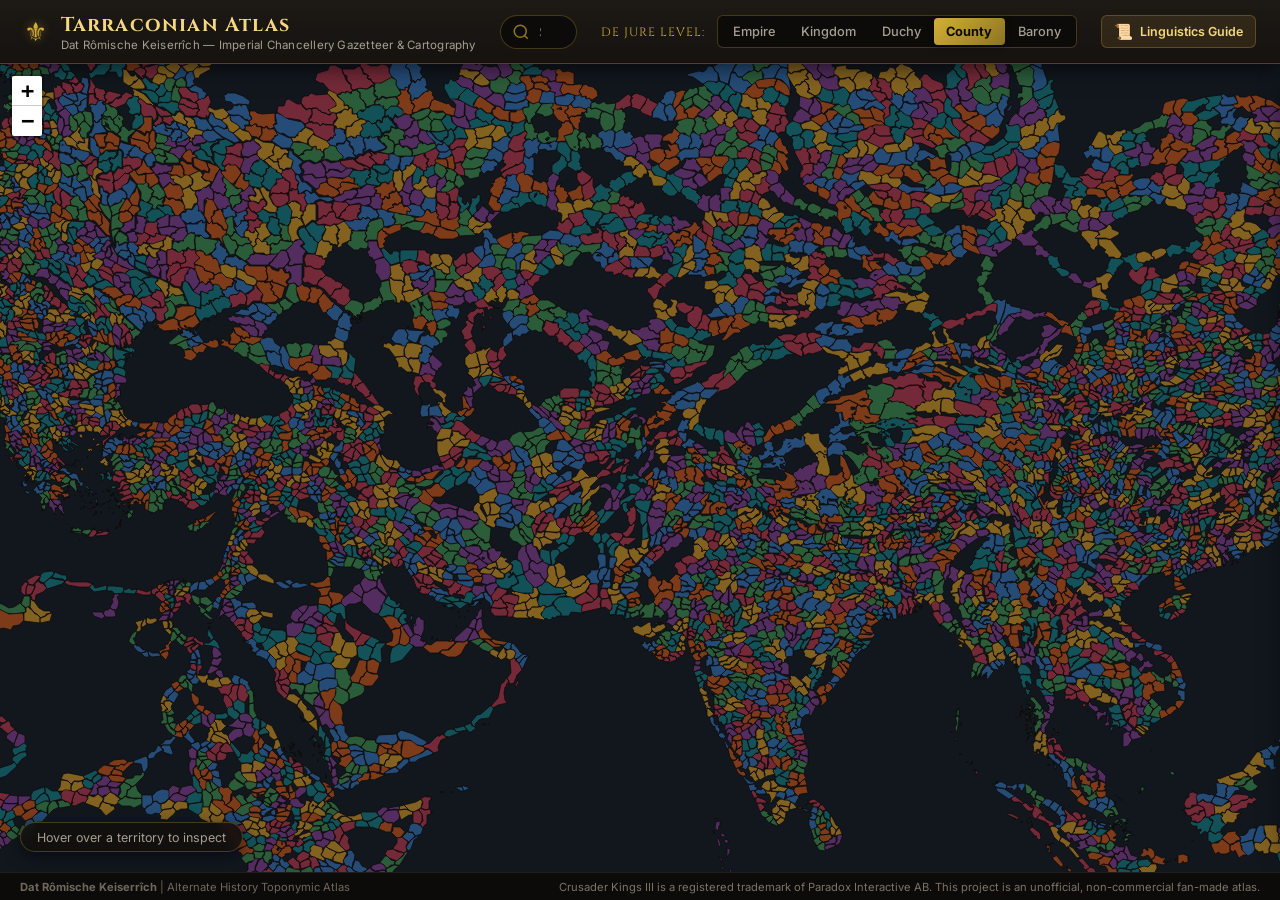
==== commit b1394db5: "Separate holding type legend from territory hover badge in barony view" ====
--- a/docs/index.html
+++ b/docs/index.html
@@ -2,7 +2,7 @@
 <html lang="en">
 <head>
   <meta charset="UTF-8">
-  <meta name="viewport" content="width=device-width, initial-scale=1.0">
+  <meta name="viewport" content="width=device-width, initial-scale=1.0, maximum-scale=5.0, viewport-fit=cover">
   <title>Tarraconian Atlas | Dat Rômische Keiserrîch</title>
   
   <!-- Google Fonts: Medieval & Clean Sans -->
@@ -72,6 +72,7 @@
 
     <!-- Info / Inspector Sidebar Drawer -->
     <aside id="inspector-drawer" class="inspector-drawer">
+      <div class="drawer-drag-handle" aria-hidden="true"></div>
       <div class="drawer-header">
         <div class="drawer-title-group">
           <span id="drawer-tier-badge" class="tier-badge">County</span>
@@ -86,6 +87,11 @@
       </div>
 
       <div class="drawer-body">
+        <!-- Title Insignia & Symbol Card (Signa Imperii) -->
+        <div id="drawer-symbol-card" class="drawer-symbol-card hidden">
+          <!-- Procedural SVG Symbol rendered by TarraconianSymbols -->
+        </div>
+
         <!-- Title Name Origin -->
         <div id="drawer-origin-group" class="info-group">
           <label>Title Name Origin</label>
@@ -150,15 +156,18 @@
       </div>
     </aside>
 
-    <!-- Map Floating Stats / Coordinates Badge -->
-    <div class="map-stats-badge">
+    <!-- Map Floating Territory / Hover Badge -->
+    <div class="map-stats-badge" aria-live="polite">
       <span id="hover-info">Hover over a territory to inspect</span>
-      <div id="barony-legend" class="barony-legend hidden">
-        <span class="legend-item"><span class="legend-dot dot-castle"></span>Castle</span>
-        <span class="legend-item"><span class="legend-dot dot-church"></span>Bishopric</span>
-        <span class="legend-item"><span class="legend-dot dot-city"></span>City</span>
-        <span class="legend-item"><span class="legend-dot dot-unoccupied"></span>Unoccupied</span>
-      </div>
+    </div>
+
+    <!-- Map Barony Holding Type Legend (Separate Floating Control) -->
+    <div id="barony-legend" class="barony-legend hidden" role="region" aria-label="Holding Type Legend">
+      <span class="legend-title">Holdings:</span>
+      <span class="legend-item"><span class="legend-dot dot-castle"></span>Castle</span>
+      <span class="legend-item"><span class="legend-dot dot-church"></span>Bishopric</span>
+      <span class="legend-item"><span class="legend-dot dot-city"></span>City</span>
+      <span class="legend-item"><span class="legend-dot dot-unoccupied"></span>Unoccupied</span>
     </div>
   </main>
 
@@ -196,6 +205,9 @@
         </button>
         <button class="modal-tab-btn" data-tab="lexicon" role="tab" aria-selected="false">
           Hanzi Calque Lexicon (641 Characters)
+        </button>
+        <button class="modal-tab-btn" data-tab="insignia" role="tab" aria-selected="false">
+          Signa Imperii (Insignia Gallery)
         </button>
       </nav>
 
@@ -439,12 +451,45 @@
             </table>
           </div>
         </section>
+
+        <!-- Tab 4: Signa Imperii (Insignia & Title Symbols Gallery) -->
+        <section id="tab-pane-insignia" class="modal-tab-pane hidden" role="tabpanel">
+          <div class="guide-prose">
+            <h3>1. The Doctrine of Imperial Title Symbols (Signa Imperii)</h3>
+            <p>
+              Unlike feudal Western Europe&mdash;where personal triangular heater shields and dynastic quarterings emerged from multinational Crusades and the hereditary patrimonialization of fiefs&mdash;the restored <strong>Roman Empire (1059&ndash;1194)</strong> is an <strong>Administrative Realm</strong> governing <strong>2,644 counties</strong> across 47 empires and 213 kingdoms.
+            </p>
+            <p>
+              Because provincial governorships (<em>Regenate</em>, <em>Gubernate</em>, <em>Magistrate</em>) are <strong>appointed administrative offices</strong> (<code>appointment_succession</code>) rather than private hereditary property, the symbol belongs to the <strong>office and jurisdiction (Amtszeichen)</strong>, not the temporary governor's lineage.
+            </p>
+
+            <h3>2. The Five Physical Media by De Jure Rank</h3>
+            <ul>
+              <li><strong>Imperial Vexillum (Empire):</strong> Fringed silk square standard mounted on a golden crossbar with cords, tassels, and imperial finials, derived from the Late Roman <em>vexillum</em> and the 69 in-save warbanners.</li>
+              <li><strong>Three-Tailed Gonfanon (Kingdom / Regenat):</strong> Carolingian and Catalan investiture warbanner (<em>Amtsvanen</em>) with three swallow-tailed streamers.</li>
+              <li><strong>Notitia Command Shield (Duchy / Gubernat):</strong> Oval or round Late-Roman command shield with metallic umbo (boss) and radiating provincial border rim, directly evoking the <em>Notitia Dignitatum</em>.</li>
+              <li><strong>Circular Chancellery Bulla (County / Magistrat):</strong> Red wax or cast lead bulla with an outer Latin/Tarraconian epigraphic ring (<code>+ SIGILLVM MAGISTRATVS ...</code>) enclosing the municipal/civic canting charge.</li>
+              <li><strong>Sinosphere Vermilion Chop (Procedure 1 Counties):</strong> Square carved jade/ivory seal impression (<em>Gu&oacute;xī</em>) stamped in vermilion cinnabar ink, bearing classical Hanzi logographs and corner meander ornaments.</li>
+              <li><strong>Pointed Mandorla / Vesica Piscis (Ecclesiastical):</strong> Archiepiscopal and patriarchal ecclesiastical seal under the Caesaropapist authority of the Pope-Emperor.</li>
+            </ul>
+
+            <h3>3. Interactive Insignia Armorial Gallery</h3>
+            <p style="color:var(--text-muted);font-size:0.85rem">
+              Click any emblem card below to automatically select, inspect, and zoom to that jurisdiction on the imperial map canvas:
+            </p>
+            <div id="insignia-gallery-grid" class="insignia-gallery-grid">
+              <!-- Dynamically populated by renderInsigniaGallery() -->
+            </div>
+          </div>
+        </section>
       </div>
     </div>
   </div>
 
   <!-- Leaflet JS (Local Vendor) -->
   <script src="vendor/leaflet/leaflet.js"></script>
+  <!-- Procedural Symbol Generator JS -->
+  <script src="js/symbol_generator.js"></script>
   <!-- App JS -->
   <script type="module" src="js/app.js"></script>
 </body>
--- a/docs/css/styles.css
+++ b/docs/css/styles.css
@@ -328,6 +328,10 @@
   transform: translateX(0);
 }
 
+.drawer-drag-handle {
+  display: none;
+}
+
 .drawer-header {
   padding: 1.25rem 1.25rem 1rem;
   border-bottom: 1px solid var(--border-subtle);
@@ -407,6 +411,167 @@
   color: var(--text-main);
 }
 
+/* --------------------------------------------------------------------------
+   Title Symbol & Insignia Card (Signa Imperii)
+   -------------------------------------------------------------------------- */
+.drawer-symbol-card {
+  background: rgba(13, 11, 9, 0.75);
+  border: 1px solid var(--border-gold);
+  border-radius: 8px;
+  padding: 0.85rem;
+  box-shadow: inset 0 0 15px rgba(0, 0, 0, 0.4), 0 4px 12px rgba(0, 0, 0, 0.3);
+  transition: all 0.2s ease;
+}
+
+.drawer-symbol-card.hidden {
+  display: none;
+}
+
+.symbol-card-inner {
+  display: flex;
+  gap: 0.85rem;
+  align-items: center;
+}
+
+.symbol-graphic-wrapper {
+  flex-shrink: 0;
+  width: 90px;
+  height: 108px;
+  display: flex;
+  align-items: center;
+  justify-content: center;
+  background: radial-gradient(circle, rgba(212, 175, 55, 0.08) 0%, transparent 70%);
+}
+
+.tarr-symbol-svg {
+  width: 100%;
+  height: 100%;
+  max-width: 95px;
+  max-height: 110px;
+  display: block;
+  filter: drop-shadow(0 4px 8px rgba(0, 0, 0, 0.6));
+}
+
+.symbol-meta-wrapper {
+  flex: 1;
+  display: flex;
+  flex-direction: column;
+  gap: 0.35rem;
+  min-width: 0;
+}
+
+.symbol-badges-row {
+  display: flex;
+  flex-wrap: wrap;
+  gap: 0.35rem;
+}
+
+.symbol-medium-badge {
+  font-size: 0.65rem;
+  font-family: var(--font-serif);
+  font-weight: 700;
+  text-transform: uppercase;
+  letter-spacing: 0.05em;
+  background: rgba(212, 175, 55, 0.15);
+  color: var(--gold-bright);
+  border: 1px solid rgba(212, 175, 55, 0.35);
+  border-radius: 3px;
+  padding: 2px 6px;
+}
+
+.symbol-source-badge {
+  font-size: 0.62rem;
+  font-family: var(--font-sans);
+  color: var(--text-muted);
+  background: rgba(255, 255, 255, 0.05);
+  border: 1px solid var(--border-subtle);
+  border-radius: 3px;
+  padding: 2px 5px;
+  white-space: nowrap;
+  overflow: hidden;
+  text-overflow: ellipsis;
+  max-width: 150px;
+}
+
+.symbol-blazon-text {
+  font-size: 0.78rem;
+  color: var(--text-main);
+  line-height: 1.35;
+  font-style: italic;
+}
+
+.symbol-legend-code {
+  font-family: var(--font-mono);
+  font-size: 0.68rem;
+  color: var(--gold-dim);
+  letter-spacing: 0.03em;
+  word-break: break-all;
+}
+
+/* Insignia Gallery in Linguistics Guide Modal */
+.insignia-gallery-grid {
+  display: grid;
+  grid-template-columns: repeat(auto-fill, minmax(260px, 1fr));
+  gap: 1rem;
+  margin-top: 1.25rem;
+}
+
+.insignia-gallery-card {
+  background: rgba(13, 11, 9, 0.75);
+  border: 1px solid var(--border-gold);
+  border-radius: 8px;
+  padding: 1rem;
+  display: flex;
+  flex-direction: column;
+  align-items: center;
+  text-align: center;
+  gap: 0.65rem;
+  cursor: pointer;
+  transition: all 0.2s ease;
+}
+
+.insignia-gallery-card:hover {
+  background: var(--bg-hover);
+  border-color: var(--gold-bright);
+  transform: translateY(-2px);
+  box-shadow: 0 6px 18px rgba(0, 0, 0, 0.6);
+}
+
+.insignia-card-graphic {
+  width: 100px;
+  height: 120px;
+  display: flex;
+  align-items: center;
+  justify-content: center;
+}
+
+.insignia-card-title {
+  font-family: var(--font-serif);
+  font-size: 0.95rem;
+  font-weight: 700;
+  color: var(--gold-bright);
+}
+
+.insignia-card-meta {
+  display: flex;
+  gap: 0.35rem;
+  align-items: center;
+  justify-content: center;
+}
+
+.insignia-card-blazon {
+  font-size: 0.75rem;
+  color: var(--text-muted);
+  font-style: italic;
+  line-height: 1.3;
+}
+
+.insignia-card-legend {
+  font-family: var(--font-mono);
+  font-size: 0.68rem;
+  color: var(--gold-dim);
+}
+
 .drawer-body {
   flex: 1;
   padding: 1.25rem;
@@ -571,7 +736,7 @@
 }
 
 /* --------------------------------------------------------------------------
-   Hover Stats Badge & Tooltips
+   Hover Stats Badge & Barony Legend
    -------------------------------------------------------------------------- */
 .map-stats-badge {
   position: absolute;
@@ -589,20 +754,40 @@
   display: flex;
   align-items: center;
   gap: 0.75rem;
+  box-shadow: 0 4px 16px rgba(0, 0, 0, 0.5);
 }
 
 .barony-legend {
-  display: flex;
-  align-items: center;
-  gap: 0.65rem;
-  padding-left: 0.75rem;
-  border-left: 1px solid var(--border-subtle);
+  position: absolute;
+  bottom: 60px;
+  left: 20px;
+  background: rgba(18, 16, 14, 0.88);
+  border: 1px solid var(--border-gold);
+  border-radius: 20px;
+  padding: 0.35rem 0.95rem;
   font-size: 0.75rem;
   color: var(--text-muted);
+  backdrop-filter: blur(6px);
+  z-index: 1000;
+  pointer-events: none;
+  display: flex;
+  align-items: center;
+  gap: 0.65rem;
+  box-shadow: 0 4px 16px rgba(0, 0, 0, 0.5);
+  transition: opacity 0.2s ease, transform 0.2s ease;
 }
 
 .barony-legend.hidden {
-  display: none;
+  display: none !important;
+}
+
+.legend-title {
+  font-family: var(--font-serif);
+  font-size: 0.72rem;
+  font-weight: 600;
+  letter-spacing: 0.05em;
+  text-transform: uppercase;
+  color: var(--gold-bright);
 }
 
 .legend-item {
@@ -683,13 +868,6 @@
 
 .footer-disclaimer {
   color: #7a7366;
-}
-
-/* Responsive adjustments */
-@media (max-width: 900px) {
-  .brand-subtitle { display: none; }
-  .search-container { max-width: 240px; }
-  .inspector-drawer { width: calc(100vw - 32px); }
 }
 
 /* --------------------------------------------------------------------------
@@ -1283,3 +1461,447 @@
   color: #e5b869;
 }
 
+/* --------------------------------------------------------------------------
+   Responsive & Mobile Design System
+   -------------------------------------------------------------------------- */
+
+/* Medium Screens & Small Desktops / Tablets Landscape */
+@media (max-width: 1024px) {
+  .brand-subtitle {
+    display: none;
+  }
+  .search-container {
+    max-width: 320px;
+  }
+  .tier-label {
+    font-size: 0.7rem;
+  }
+}
+
+/* Tablet Portrait & Mobile Screens (<= 768px) */
+@media (max-width: 768px) {
+  html, body {
+    overflow-x: hidden;
+  }
+
+  /* Header Reorganization: 3-row compact grid */
+  .app-header {
+    height: auto;
+    min-height: auto;
+    padding: 0.6rem 0.85rem 0.65rem 0.85rem;
+    padding-top: max(0.6rem, env(safe-area-inset-top, 0.6rem));
+    display: grid;
+    grid-template-columns: 1fr auto;
+    grid-template-areas:
+      "brand actions"
+      "search search"
+      "tiers tiers";
+    gap: 0.55rem;
+    border-bottom: 1px solid var(--border-gold);
+    box-shadow: 0 4px 16px rgba(0, 0, 0, 0.7);
+  }
+
+  .header-brand {
+    grid-area: brand;
+    min-width: 0;
+    gap: 0.65rem;
+  }
+
+  .brand-crest {
+    font-size: 1.4rem;
+  }
+
+  .brand-title {
+    font-size: 1.15rem;
+    white-space: nowrap;
+    overflow: hidden;
+    text-overflow: ellipsis;
+  }
+
+  .brand-subtitle {
+    display: none;
+  }
+
+  .header-actions {
+    grid-area: actions;
+    justify-self: end;
+  }
+
+  .btn-linguistics-guide {
+    padding: 0.45rem 0.75rem;
+    font-size: 0.76rem;
+    gap: 0.35rem;
+    border-radius: 6px;
+    touch-action: manipulation;
+  }
+
+  /* Search Container: Full Width */
+  .search-container {
+    grid-area: search;
+    width: 100%;
+    max-width: 100%;
+  }
+
+  .search-input-wrapper input {
+    font-size: 0.88rem;
+    padding: 0.55rem 2.2rem 0.55rem 2.4rem;
+    border-radius: 12px;
+    background: #0d0b09;
+    -webkit-appearance: none;
+  }
+
+  .search-dropdown {
+    position: absolute;
+    top: calc(100% + 4px);
+    left: 0;
+    right: 0;
+    max-height: 52vh;
+    border-radius: 8px;
+    box-shadow: 0 12px 36px rgba(0, 0, 0, 0.9);
+    z-index: 1060;
+  }
+
+  .search-item {
+    padding: 0.75rem 0.9rem;
+  }
+
+  .search-item-primary {
+    font-size: 0.95rem;
+  }
+
+  /* Tier Selector: Full Width Segmented Control */
+  .tier-selector {
+    grid-area: tiers;
+    width: 100%;
+    margin: 0;
+    gap: 0;
+  }
+
+  .tier-label {
+    display: none;
+  }
+
+  .tier-pills {
+    width: 100%;
+    display: flex;
+    background: #0d0b09;
+    border: 1px solid var(--border-gold);
+    border-radius: 8px;
+    padding: 3px;
+    gap: 2px;
+  }
+
+  .tier-btn {
+    flex: 1 1 0;
+    min-width: 0;
+    padding: 0.48rem 0.15rem;
+    font-size: 0.76rem;
+    text-align: center;
+    border-radius: 6px;
+    white-space: nowrap;
+    overflow: hidden;
+    text-overflow: ellipsis;
+    touch-action: manipulation;
+  }
+
+  /* Inspector Drawer: Mobile Bottom Sheet */
+  .drawer-drag-handle {
+    display: block;
+    width: 40px;
+    height: 4px;
+    background: rgba(212, 175, 55, 0.4);
+    border-radius: 2px;
+    margin: 8px auto 0 auto;
+    flex-shrink: 0;
+  }
+
+  .inspector-drawer {
+    position: fixed;
+    top: auto;
+    bottom: 0;
+    left: 0;
+    right: 0;
+    width: 100% !important;
+    max-width: 100% !important;
+    max-height: 78vh;
+    border-radius: 18px 18px 0 0;
+    border: none;
+    border-top: 1px solid var(--border-gold);
+    box-shadow: 0 -8px 36px rgba(0, 0, 0, 0.9);
+    transform: translateY(100%);
+    transition: transform 0.3s cubic-bezier(0.16, 1, 0.3, 1);
+    z-index: 1050;
+    padding-bottom: max(0.75rem, env(safe-area-inset-bottom, 0.75rem));
+  }
+
+  .inspector-drawer.open {
+    transform: translateY(0);
+  }
+
+  .drawer-header {
+    padding: 0.75rem 1rem 0.5rem 1rem;
+    gap: 0.75rem;
+  }
+
+  .drawer-title {
+    font-size: 1.15rem;
+  }
+
+  .drawer-close-btn {
+    width: 40px;
+    height: 40px;
+    min-width: 40px;
+    min-height: 40px;
+    display: flex;
+    align-items: center;
+    justify-content: center;
+    font-size: 1.6rem;
+    border-radius: 50%;
+    background: rgba(255, 255, 255, 0.06);
+    border: 1px solid rgba(255, 255, 255, 0.1);
+    touch-action: manipulation;
+  }
+
+  .drawer-body {
+    padding: 0.75rem 1rem;
+    max-height: calc(78vh - 125px);
+    overflow-y: auto;
+    -webkit-overflow-scrolling: touch;
+  }
+
+  .drawer-footer {
+    padding: 0.65rem 1rem;
+  }
+
+  .drawer-footer .btn-primary {
+    width: 100%;
+    padding: 0.75rem 1rem;
+    font-size: 0.9rem;
+    border-radius: 8px;
+    touch-action: manipulation;
+  }
+
+  /* Sinosphere Card Mobile Enhancements */
+  .sinosphere-card {
+    padding: 0.75rem;
+  }
+
+  .sinosphere-header-row {
+    flex-wrap: wrap;
+    gap: 0.4rem;
+  }
+
+  .sinosphere-hanzi {
+    font-size: 1.4rem;
+  }
+
+  .sinosphere-char-pill {
+    flex-direction: column;
+    align-items: flex-start;
+    gap: 0.35rem;
+    padding: 0.55rem 0.65rem;
+  }
+
+  .sinosphere-char-right {
+    align-self: flex-start;
+  }
+
+  /* Floating Territory Badge & Barony Legend Mobile */
+  .map-stats-badge {
+    top: 10px;
+    bottom: auto;
+    left: auto;
+    right: 10px;
+    max-width: calc(100vw - 80px);
+    padding: 0.35rem 0.65rem;
+    font-size: 0.72rem;
+    background: rgba(18, 16, 14, 0.92);
+    border: 1px solid var(--border-gold);
+    border-radius: 6px;
+    box-shadow: 0 4px 16px rgba(0, 0, 0, 0.6);
+  }
+
+  .barony-legend {
+    position: absolute;
+    bottom: 12px;
+    left: 10px;
+    right: 10px;
+    top: auto;
+    max-width: calc(100vw - 20px);
+    justify-content: center;
+    background: rgba(18, 16, 14, 0.92);
+    border: 1px solid var(--border-gold);
+    border-radius: 6px;
+    padding: 0.38rem 0.6rem;
+    font-size: 0.7rem;
+    box-shadow: 0 4px 16px rgba(0, 0, 0, 0.6);
+    display: flex;
+    flex-wrap: wrap;
+    gap: 0.45rem;
+    z-index: 1000;
+  }
+
+  .inspector-drawer.open ~ .map-stats-badge,
+  .inspector-drawer.open ~ .barony-legend {
+    display: none;
+  }
+
+  .legend-item {
+    font-size: 0.68rem;
+  }
+
+  /* Leaflet Controls Mobile */
+  .leaflet-top.leaflet-left {
+    top: 10px;
+    left: 10px;
+  }
+
+  .leaflet-bar a {
+    width: 36px !important;
+    height: 36px !important;
+    line-height: 36px !important;
+    font-size: 16px !important;
+  }
+
+  /* Linguistics Guide Modal Full-Height Bottom Sheet */
+  .modal-backdrop {
+    padding: 0;
+    align-items: flex-end;
+  }
+
+  .linguistics-modal-dialog {
+    width: 100% !important;
+    max-width: 100% !important;
+    height: 94vh;
+    max-height: 94vh;
+    border-radius: 18px 18px 0 0;
+    border: none;
+    border-top: 1px solid var(--border-gold);
+    box-shadow: 0 -8px 40px rgba(0, 0, 0, 0.9);
+  }
+
+  .modal-header {
+    padding: 0.75rem 1rem 0.5rem 1rem;
+  }
+
+  .modal-brand-crest {
+    font-size: 1.3rem;
+  }
+
+  .modal-title {
+    font-size: 1.05rem;
+  }
+
+  .modal-subtitle {
+    display: none;
+  }
+
+  .modal-close-btn {
+    width: 38px;
+    height: 38px;
+    font-size: 1.6rem;
+    display: flex;
+    align-items: center;
+    justify-content: center;
+    border-radius: 50%;
+    touch-action: manipulation;
+  }
+
+  .modal-nav-tabs {
+    display: flex;
+    overflow-x: auto;
+    -webkit-overflow-scrolling: touch;
+    scrollbar-width: none;
+    padding: 0.4rem 0.75rem;
+    gap: 0.4rem;
+    border-bottom: 1px solid var(--border-subtle);
+    background: #0d0c0a;
+    flex-wrap: nowrap;
+  }
+
+  .modal-nav-tabs::-webkit-scrollbar {
+    display: none;
+  }
+
+  .modal-tab-btn {
+    flex-shrink: 0;
+    padding: 0.45rem 0.75rem;
+    font-size: 0.78rem;
+    white-space: nowrap;
+    border-radius: 4px;
+    touch-action: manipulation;
+  }
+
+  .modal-body {
+    padding: 0.85rem 1rem;
+    max-height: calc(94vh - 120px);
+    overflow-y: auto;
+    -webkit-overflow-scrolling: touch;
+  }
+
+  .lexicon-filter-categories {
+    display: flex;
+    overflow-x: auto;
+    -webkit-overflow-scrolling: touch;
+    scrollbar-width: none;
+    gap: 0.35rem;
+    padding-bottom: 4px;
+    flex-wrap: nowrap;
+  }
+
+  .lexicon-filter-categories::-webkit-scrollbar {
+    display: none;
+  }
+
+  .lexicon-cat-btn {
+    flex-shrink: 0;
+    padding: 0.35rem 0.65rem;
+    font-size: 0.72rem;
+    white-space: nowrap;
+    touch-action: manipulation;
+  }
+
+  .lexicon-table-wrapper {
+    max-height: calc(94vh - 230px);
+  }
+
+  /* Footer Mobile */
+  .app-footer {
+    height: auto;
+    padding: 0.45rem 0.85rem;
+    padding-bottom: max(0.45rem, env(safe-area-inset-bottom, 0.45rem));
+  }
+
+  .footer-content {
+    flex-direction: column;
+    text-align: center;
+    gap: 0.2rem;
+    font-size: 0.68rem;
+    line-height: 1.35;
+  }
+}
+
+/* Extra Small Phones (<= 480px) */
+@media (max-width: 480px) {
+  .brand-title {
+    font-size: 1.05rem;
+  }
+
+  .tier-btn {
+    font-size: 0.72rem;
+    padding: 0.42rem 0.1rem;
+  }
+
+  .drawer-title {
+    font-size: 1.1rem;
+  }
+
+  .modal-title {
+    font-size: 0.95rem;
+  }
+
+  .btn-linguistics-guide {
+    padding: 0.4rem 0.6rem;
+  }
+}
+
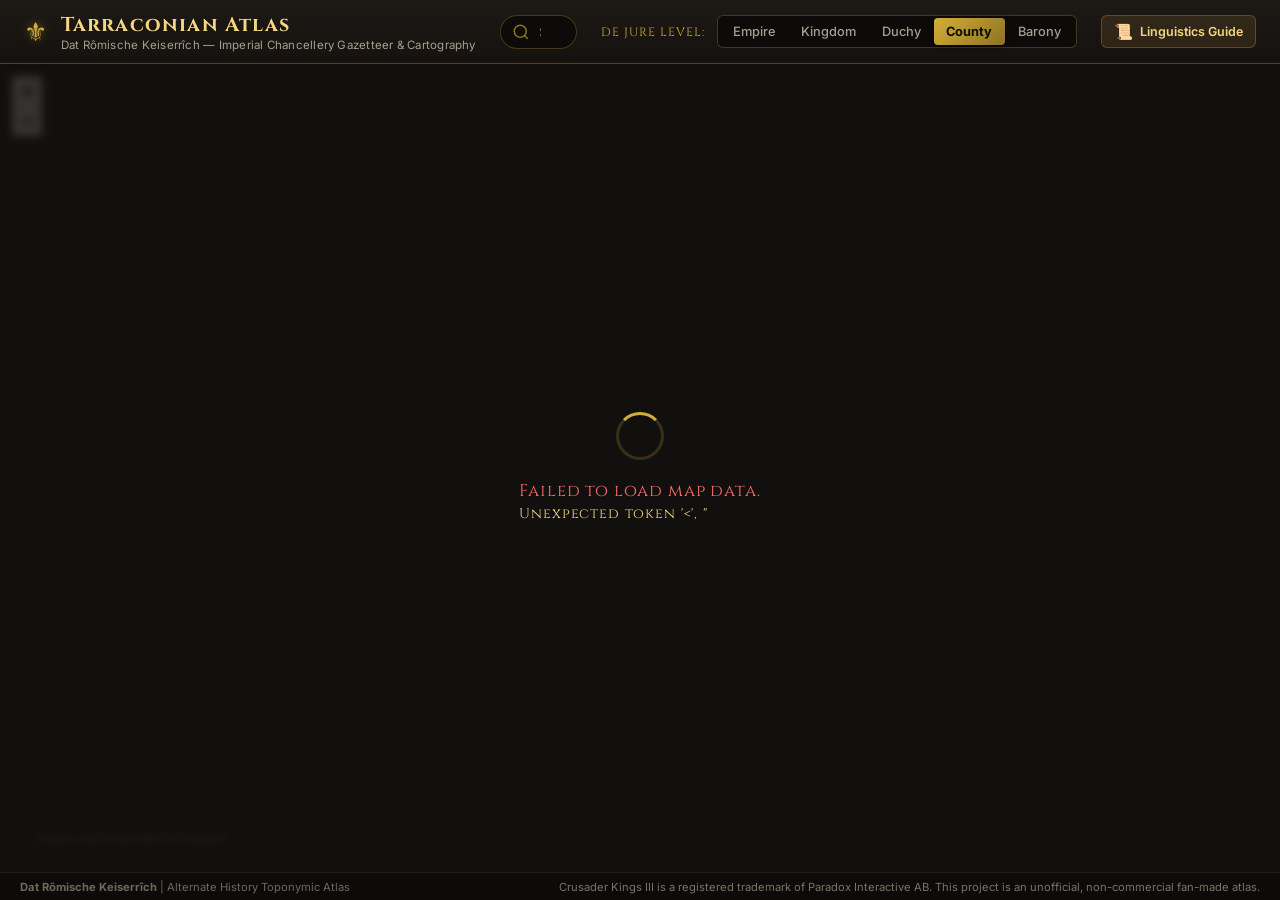
==== commit ac2c2f3b: "Barony and symbol review" ====
--- a/docs/index.html
+++ b/docs/index.html
@@ -75,7 +75,10 @@
       <div class="drawer-drag-handle" aria-hidden="true"></div>
       <div class="drawer-header">
         <div class="drawer-title-group">
-          <span id="drawer-tier-badge" class="tier-badge">County</span>
+          <div class="drawer-badge-row">
+            <span id="drawer-tier-badge" class="tier-badge">County</span>
+            <span id="drawer-audit-badge" class="audit-badge hidden">Historical Restitution</span>
+          </div>
           <h2 id="drawer-tarr-name" class="drawer-title">Select a title</h2>
           <!-- IPA Pronunciation (if available) -->
           <div id="drawer-ipa-group" class="drawer-ipa-group hidden">
@@ -91,6 +94,9 @@
         <div id="drawer-symbol-card" class="drawer-symbol-card hidden">
           <!-- Procedural SVG Symbol rendered by TarraconianSymbols -->
         </div>
+
+        <!-- Sacred Saint Shrine Callout (if territorial holding contains holy relics) -->
+        <div id="drawer-relic-callout" class="drawer-relic-callout hidden"></div>
 
         <!-- Title Name Origin -->
         <div id="drawer-origin-group" class="info-group">
@@ -164,7 +170,7 @@
     <!-- Map Barony Holding Type Legend (Separate Floating Control) -->
     <div id="barony-legend" class="barony-legend hidden" role="region" aria-label="Holding Type Legend">
       <span class="legend-title">Holdings:</span>
-      <span class="legend-item"><span class="legend-dot dot-castle"></span>Castle</span>
+      <span class="legend-item"><span class="legend-dot dot-castle"></span>Barony</span>
       <span class="legend-item"><span class="legend-dot dot-church"></span>Bishopric</span>
       <span class="legend-item"><span class="legend-dot dot-city"></span>City</span>
       <span class="legend-item"><span class="legend-dot dot-unoccupied"></span>Unoccupied</span>
@@ -208,6 +214,9 @@
         </button>
         <button class="modal-tab-btn" data-tab="insignia" role="tab" aria-selected="false">
           Signa Imperii (Insignia Gallery)
+        </button>
+        <button class="modal-tab-btn" data-tab="audit" role="tab" aria-selected="false">
+          Historical Audit (11,297 Holdings)
         </button>
       </nav>
 
@@ -482,6 +491,174 @@
             </div>
           </div>
         </section>
+
+        <!-- Tab 5: Historical Audit & Antiquity (11,297 Holdings) -->
+        <section id="tab-pane-audit" class="modal-tab-pane hidden" role="tabpanel">
+          <div class="guide-prose">
+            <h3>1. The Burden of Proof on Antiquity Principle</h3>
+            <p>
+              In vanilla Crusader Kings III, thousands of barony-tier holdings (<code>b_*</code>) bear anachronistic, post-867 names: 19th-century railway junctions (<em>Baranovichi</em>, <em>Dedovichi</em>, <em>Pokrovsk</em>), 17th/18th-century imperial fortresses (<em>Lorient</em>, <em>Zhlobin</em>, <em>Oranienburg</em>, <em>Fort Novoaleksandrovskiy</em>), High Medieval clearance boroughs, Cistercian reform abbeys, and Dutch dyke dams (<em>Rotterdam</em>).
+            </p>
+            <p>
+              Under the <strong>Burden of Proof on Antiquity Principle</strong>, the Imperial Chancellery establishes that:
+            </p>
+            <ul>
+              <li><strong>Positive Pre-867 Proof Required:</strong> Every holding must be grounded in an authentic pre-867 Roman, Celtic, Germanic, Slavic, Greek, Baltic, Finnic, Semitic, Indic, or Sinitic historical settlement or physical geographic reality.</li>
+              <li><strong>Physical Primordial Substrates (Option B):</strong> Where a later feudal fortress or market was named after a post-867 lord or abbey, the holding is re-anchored to its immutable ancient river basin, lake reach, estuary sound, or mountain pass (e.g. <em>Rotte</em> for Rotterdam, <em>Vûrnês</em> for Furness, <em>Albetâl</em> for Clairvaux, <em>Dörsbach</em> for Katzenelnbogen, <em>Mênam</em> for Bangkok, <em>Sê-Dôn</em> for Salavan).</li>
+              <li><strong>Indigenous Restitution (Option A):</strong> Pre-crusade, pre-Teutonic, and pre-colonial indigenous names are systematically restored (e.g. <em>Twangste</em> for Königsberg, <em>Lindanisa</em> for Reval, <em>Mangystau</em> for Fort Novoaleksandrovskiy, <em>Heiligenberch</em> for Heidelberg, <em>Elefantîne</em> for West Aswan, <em>Strêschew</em> for Zhlobin).</li>
+              <li><strong>Campaign Founder Foundations (Option C):</strong> Post-867 feudal castles, church endowments, and civic markets lacking pre-867 continuity are evaluated through the actual feudal lords who founded or held them in the campaign save universe (e.g. <em>Ehrenfrîtszelle</em> for Baranovichi, <em>Archembaldstat</em> for Lorient).</li>
+            </ul>
+
+            <div class="audit-stats-grid">
+              <div class="audit-stat-card">
+                <span class="stat-number">11,297</span>
+                <span class="stat-label">Total Map Holdings Audited</span>
+              </div>
+              <div class="audit-stat-card">
+                <span class="stat-number">10,237</span>
+                <span class="stat-label">Occupied Baronies Resolved</span>
+              </div>
+              <div class="audit-stat-card">
+                <span class="stat-number">2,013</span>
+                <span class="stat-label">Sinosphere Logographic Calques</span>
+              </div>
+              <div class="audit-stat-card">
+                <span class="stat-number">1,060</span>
+                <span class="stat-label">Unoccupied Territorial Reserves</span>
+              </div>
+            </div>
+
+            <h3>2. The Record Survival Paradox</h3>
+            <p>
+              In medieval historiography, the earliest surviving written charter does not equate to the date of settlement foundation. Across England, over 80% of ancient villages only appear in written records in the 1086 Domesday Book; across Germany and Gaul, hundreds of archaic vills were only recorded when gifted to 11th-century monastic cartularies.
+            </p>
+            <p>
+              The Chancellery antiquity audit distinguishes genuine archaic settlements whose parchments happened to survive late from explicit high-medieval innovations by screening morphological clearance and foundation formants (Romance <em>bastides</em>, <em>sauvetés</em>, Norman <em>boroughs</em>, German <em>-rode</em>, <em>-hagen</em>, <em>-neustadt</em> clearances, and Iberian <em>repoblaciones</em>).
+            </p>
+
+            <h3>3. Resolution Taxonomy &amp; Chancellery Categories</h3>
+            <div class="table-responsive">
+              <table class="guide-table">
+                <thead>
+                  <tr>
+                    <th>Category</th>
+                    <th>Count</th>
+                    <th>Toponymic Description</th>
+                    <th>Chancellery Method</th>
+                  </tr>
+                </thead>
+                <tbody>
+                  <tr><td><strong>Sub-Barony Attestation</strong></td><td>4,913</td><td>Indigenous historical settlements and vills conforming to county culture.</td><td>Phonotactic adaptation &amp; Auslautverhärtung.</td></tr>
+                  <tr><td><strong>County Capital / Eponymous</strong></td><td>2,701</td><td>Primary administrative seats inheriting county-level chancellery names.</td><td>Direct capital inheritance &amp; disambiguation.</td></tr>
+                  <tr><td><strong>Sinosphere Logographic Calque</strong></td><td>2,013</td><td>East Asian titles translated root-for-root from classical Hanzi characters.</td><td>Logographic calquing &amp; Sinitic phonetics.</td></tr>
+                  <tr><td><strong>Unoccupied Reserve</strong></td><td>1,060</td><td>Uncolonized wilderness reserves strictly preserved as blank strings.</td><td>Zero-property neutral reserve.</td></tr>
+                  <tr><td><strong>Option B Ancient Hydronym</strong></td><td>136</td><td>Re-anchored to pre-867 physical rivers, estuaries, and mountains.</td><td>Physical substrate anchoring (Rotte, Hakrâ, Vûrnês).</td></tr>
+                  <tr><td><strong>Option A Classical Seat</strong></td><td>135</td><td>Classical civitates, legionary fortresses, and ancient oppida.</td><td>Historical Roman/Gallo-Roman restitution.</td></tr>
+                  <tr><td><strong>Classical Antiquity</strong></td><td>121</td><td>Ancient Greek, Roman, and Vedic settlements pre-dating 867.</td><td>Classical substrate preservation.</td></tr>
+                  <tr><td><strong>Indigenous Restitution</strong></td><td>62</td><td>Pre-crusade and pre-colonial native toponyms replacing late forts.</td><td>Twangste, Lindanisa, Mangystau, Elefantîne.</td></tr>
+                  <tr><td><strong>Option C Campaign Foundation</strong></td><td>40</td><td>Post-867 foundations evaluated via campaign save character traits.</td><td>Ruler name, house, and holding type synthesis.</td></tr>
+                </tbody>
+              </table>
+            </div>
+
+            <h3>4. Interactive Global Exemplar Showcase</h3>
+            <p style="color:var(--text-muted);font-size:0.85rem">
+              Click any audited holding card below to automatically inspect and zoom to its territory on the imperial map:
+            </p>
+            <div id="audit-exemplar-grid" class="audit-exemplar-grid">
+              <div class="audit-exemplar-card" data-key="b_rotterdam" data-tier="barony">
+                <div class="ex-header"><span class="ex-title">Rotte</span><span class="audit-badge audit-badge-hydronym">Option B</span></div>
+                <div class="ex-orig">Rotterdam (c. 1270 dam)</div>
+                <div class="ex-desc">Ancient pre-867 Rotte River peat stream in Lower Lotharingia.</div>
+              </div>
+              <div class="audit-exemplar-card" data-key="b_heidelberg" data-tier="barony">
+                <div class="ex-header"><span class="ex-title">Heiligenberch</span><span class="audit-badge audit-badge-restitution">Restitution</span></div>
+                <div class="ex-orig">Heidelberg (1196 castle)</div>
+                <div class="ex-desc">Classical Celtic and Roman sacred mountain (Mons Sanctus) overlooking the Neckar.</div>
+              </div>
+              <div class="audit-exemplar-card" data-key="b_furness" data-tier="barony">
+                <div class="ex-header"><span class="ex-title">Vûrnês</span><span class="audit-badge audit-badge-hydronym">Option B</span></div>
+                <div class="ex-orig">Furness (1127 abbey)</div>
+                <div class="ex-desc">Ancient Furness peninsula and headland reach (Old Norse Fuðrnes).</div>
+              </div>
+              <div class="audit-exemplar-card" data-key="b_clairvaux" data-tier="barony">
+                <div class="ex-header"><span class="ex-title">Albetâl</span><span class="audit-badge audit-badge-hydronym">Option B</span></div>
+                <div class="ex-orig">Clairvaux (1115 abbey)</div>
+                <div class="ex-desc">Ancient pre-867 Aube River valley (Alba) of Bernardine reform.</div>
+              </div>
+              <div class="audit-exemplar-card" data-key="b_citeaux" data-tier="barony">
+                <div class="ex-header"><span class="ex-title">Vonge</span><span class="audit-badge audit-badge-hydronym">Option B</span></div>
+                <div class="ex-orig">Cîteaux (1098 abbey)</div>
+                <div class="ex-desc">Ancient pre-867 Vouge River stream (Vonga) in Burgundy.</div>
+              </div>
+              <div class="audit-exemplar-card" data-key="b_zhlobin" data-tier="barony">
+                <div class="ex-header"><span class="ex-title">Strêschew</span><span class="audit-badge audit-badge-restitution">Chronicle Gord</span></div>
+                <div class="ex-orig">Zhlobin (1654 fort)</div>
+                <div class="ex-desc">Pre-867 chronicle border gord &amp; hillfort Stary Gorodok on Dnieper (Strezhev).</div>
+              </div>
+              <div class="audit-exemplar-card" data-key="b_baranovichi" data-tier="barony">
+                <div class="ex-header"><span class="ex-title">Ehrenfrîtszelle</span><span class="audit-badge audit-badge-founder">Option C</span></div>
+                <div class="ex-orig">Baranovichi (1871 railway)</div>
+                <div class="ex-desc">Monastic cell endowed by campaign ruler Ehrenfried of House Suerbeer.</div>
+              </div>
+              <div class="audit-exemplar-card" data-key="b_konigsberg" data-tier="barony">
+                <div class="ex-header"><span class="ex-title">Twangste</span><span class="audit-badge audit-badge-restitution">Restitution</span></div>
+                <div class="ex-orig">Königsberg (1255 Teutonic)</div>
+                <div class="ex-desc">Ancient Old Prussian sacred oak grove and hillfort Twangste.</div>
+              </div>
+              <div class="audit-exemplar-card" data-key="b_aswan-west" data-tier="barony">
+                <div class="ex-header"><span class="ex-title">Elefantîne</span><span class="audit-badge audit-badge-restitution">Restitution</span></div>
+                <div class="ex-orig">West Aswan (Modern sector)</div>
+                <div class="ex-desc">Ancient Pharaonic and Roman island fortress Elephantine on the Nile.</div>
+              </div>
+              <div class="audit-exemplar-card" data-key="b_timbuktu" data-tier="barony">
+                <div class="ex-header"><span class="ex-title">Djôlibe</span><span class="audit-badge audit-badge-hydronym">Option B</span></div>
+                <div class="ex-orig">Timbuktu (c. 1100 camp)</div>
+                <div class="ex-desc">Ancient native Mandé hydronym of the Niger River Joliba reach.</div>
+              </div>
+              <div class="audit-exemplar-card" data-key="b_amarkot" data-tier="barony">
+                <div class="ex-header"><span class="ex-title">Hakrâ</span><span class="audit-badge audit-badge-hydronym">Option B</span></div>
+                <div class="ex-orig">Amarkot (13th-c. Rajput)</div>
+                <div class="ex-desc">Ancient pre-867 Hakra River basin in the Thar Desert.</div>
+              </div>
+              <div class="audit-exemplar-card" data-key="b_pathankot" data-tier="barony">
+                <div class="ex-header"><span class="ex-title">Tschakkî</span><span class="audit-badge audit-badge-hydronym">Option B</span></div>
+                <div class="ex-orig">Pathankot (11th-c. fort)</div>
+                <div class="ex-desc">Ancient pre-867 Chakki River confluence reach in Trigarta.</div>
+              </div>
+              <div class="audit-exemplar-card" data-key="b_jaisalmer" data-tier="barony">
+                <div class="ex-header"><span class="ex-title">Kaknî</span><span class="audit-badge audit-badge-hydronym">Option B</span></div>
+                <div class="ex-orig">Jaisalmer (1156 fort)</div>
+                <div class="ex-desc">Ancient pre-867 Kakni River basin in the Thar Desert.</div>
+              </div>
+              <div class="audit-exemplar-card" data-key="b_gawilgarh" data-tier="barony">
+                <div class="ex-header"><span class="ex-title">Sâtpure</span><span class="audit-badge audit-badge-hydronym">Option B</span></div>
+                <div class="ex-orig">Gawilgarh (12th-c. fort)</div>
+                <div class="ex-desc">Ancient pre-867 Satpura mountain ridge in Maharashtra.</div>
+              </div>
+              <div class="audit-exemplar-card" data-key="b_borgarh" data-tier="barony">
+                <div class="ex-header"><span class="ex-title">Narmadâ-Tâl</span><span class="audit-badge audit-badge-hydronym">Option B</span></div>
+                <div class="ex-orig">Borgarh (High medieval fort)</div>
+                <div class="ex-desc">Ancient sacred Narmada River valley reach in Malwa.</div>
+              </div>
+              <div class="audit-exemplar-card" data-key="b_bangkok" data-tier="barony">
+                <div class="ex-header"><span class="ex-title">Mênam</span><span class="audit-badge audit-badge-hydronym">Option B</span></div>
+                <div class="ex-orig">Bangkok (15th-c. village)</div>
+                <div class="ex-desc">Ancient Chao Phraya River basin, Mother of Waters (Mae Nam).</div>
+              </div>
+              <div class="audit-exemplar-card" data-key="b_salavan" data-tier="barony">
+                <div class="ex-header"><span class="ex-title">Sê-Dôn</span><span class="audit-badge audit-badge-hydronym">Option B</span></div>
+                <div class="ex-orig">Salavan (Late outpost)</div>
+                <div class="ex-desc">Ancient pre-867 Se Don River basin in southern Laos.</div>
+              </div>
+              <div class="audit-exemplar-card" data-key="b_BOR_Melak" data-tier="barony">
+                <div class="ex-header"><span class="ex-title">Mahakâm</span><span class="audit-badge audit-badge-hydronym">Option B</span></div>
+                <div class="ex-orig">Melak (Late trading post)</div>
+                <div class="ex-desc">Ancient pre-867 Mahakam River basin in eastern Borneo.</div>
+              </div>
+            </div>
+          </div>
+        </section>
       </div>
     </div>
   </div>
--- a/docs/css/styles.css
+++ b/docs/css/styles.css
@@ -427,6 +427,92 @@
   display: none;
 }
 
+/* Sacred Saint Shrine Callout & Badges */
+.drawer-relic-callout {
+  margin-top: 0.75rem;
+  background: linear-gradient(135deg, rgba(88, 24, 69, 0.35) 0%, rgba(20, 16, 14, 0.75) 100%);
+  border: 1px solid rgba(212, 175, 55, 0.5);
+  border-radius: 8px;
+  padding: 0.65rem 0.85rem;
+  box-shadow: 0 3px 10px rgba(0, 0, 0, 0.35);
+  transition: all 0.2s ease;
+}
+
+.drawer-relic-callout:hover {
+  border-color: rgba(212, 175, 55, 0.85);
+  background: linear-gradient(135deg, rgba(88, 24, 69, 0.5) 0%, rgba(28, 22, 19, 0.9) 100%);
+}
+
+.drawer-relic-callout.hidden {
+  display: none;
+}
+
+.relic-callout-inner {
+  display: flex;
+  align-items: center;
+  gap: 0.75rem;
+}
+
+.relic-callout-icon {
+  font-size: 1.45rem;
+  color: #f5d77f;
+  text-shadow: 0 0 8px rgba(212, 175, 55, 0.5);
+  flex-shrink: 0;
+  line-height: 1;
+}
+
+.relic-callout-body {
+  flex: 1;
+}
+
+.relic-callout-title {
+  font-family: var(--font-display, serif);
+  font-size: 0.88rem;
+  font-weight: 700;
+  color: #f5d77f;
+  letter-spacing: 0.3px;
+}
+
+.relic-callout-desc {
+  font-size: 0.78rem;
+  color: var(--text-dim, #c0b8ac);
+  line-height: 1.35;
+  margin-top: 2px;
+}
+
+.relic-callout-desc strong {
+  color: #ffffff;
+}
+
+.relic-callout-arrow {
+  color: #f5d77f;
+  font-size: 1.15rem;
+  opacity: 0.7;
+  transition: transform 0.2s ease;
+  flex-shrink: 0;
+}
+
+.relic-callout-inner:hover .relic-callout-arrow {
+  transform: translateX(3px);
+  opacity: 1;
+}
+
+.saint-shrine-tag {
+  display: inline-flex;
+  align-items: center;
+  gap: 3px;
+  background: rgba(212, 175, 55, 0.18);
+  border: 1px solid rgba(212, 175, 55, 0.6);
+  color: #f5d77f;
+  font-size: 10px;
+  font-weight: 600;
+  padding: 1px 6px;
+  border-radius: 4px;
+  margin-left: 5px;
+  letter-spacing: 0.3px;
+  vertical-align: middle;
+}
+
 .symbol-card-inner {
   display: flex;
   gap: 0.85rem;
@@ -477,6 +563,19 @@
   border: 1px solid rgba(212, 175, 55, 0.35);
   border-radius: 3px;
   padding: 2px 6px;
+}
+
+.symbol-adoption-badge {
+  font-size: 0.65rem;
+  font-family: var(--font-mono);
+  font-weight: 600;
+  color: #72d572;
+  background: rgba(45, 106, 79, 0.25);
+  border: 1px solid rgba(45, 106, 79, 0.55);
+  border-radius: 3px;
+  padding: 2px 6px;
+  white-space: nowrap;
+  letter-spacing: 0.02em;
 }
 
 .symbol-source-badge {
@@ -506,6 +605,75 @@
   color: var(--gold-dim);
   letter-spacing: 0.03em;
   word-break: break-all;
+}
+
+/* Symbol Rationale Collapsible Section */
+.symbol-rationale-details {
+  margin-top: 0.65rem;
+  border-top: 1px dashed rgba(212, 175, 55, 0.25);
+  padding-top: 0.45rem;
+}
+
+.symbol-rationale-summary {
+  display: flex;
+  align-items: center;
+  justify-content: space-between;
+  cursor: pointer;
+  user-select: none;
+  list-style: none;
+}
+
+.symbol-rationale-summary::-webkit-details-marker {
+  display: none;
+}
+
+.symbol-rationale-title {
+  font-size: 0.72rem;
+  font-family: var(--font-serif);
+  font-weight: 700;
+  text-transform: uppercase;
+  letter-spacing: 0.06em;
+  color: var(--gold-bright);
+}
+
+.rationale-arrow {
+  font-size: 0.75rem;
+  color: var(--gold-dim);
+  transition: transform 0.2s ease;
+}
+
+.symbol-rationale-details[open] .rationale-arrow {
+  transform: rotate(180deg);
+}
+
+.symbol-rationale-body {
+  margin-top: 0.45rem;
+  display: flex;
+  flex-direction: column;
+  gap: 0.4rem;
+  padding: 0.45rem 0.55rem;
+  background: rgba(0, 0, 0, 0.28);
+  border-radius: 4px;
+  border-left: 2px solid var(--gold-dim);
+}
+
+.rationale-entry {
+  font-size: 0.72rem;
+  line-height: 1.35;
+  color: var(--text-dim);
+}
+
+.rationale-label {
+  font-weight: 700;
+  font-family: var(--font-serif);
+  color: var(--gold-bright);
+  margin-right: 0.35rem;
+  display: inline;
+}
+
+.rationale-desc {
+  color: var(--text-main);
+  display: inline;
 }
 
 /* Insignia Gallery in Linguistics Guide Modal */
@@ -1905,3 +2073,162 @@
   }
 }
 
+/* --------------------------------------------------------------------------
+   Historical Audit & Burden of Proof Styles
+   -------------------------------------------------------------------------- */
+.drawer-badge-row {
+  display: flex;
+  align-items: center;
+  gap: 0.45rem;
+  flex-wrap: wrap;
+}
+
+.audit-badge {
+  display: inline-block;
+  font-size: 0.65rem;
+  font-weight: 700;
+  text-transform: uppercase;
+  padding: 2px 7px;
+  border-radius: 4px;
+  letter-spacing: 0.05em;
+  border: 1px solid transparent;
+}
+
+.audit-badge-hydronym {
+  background: rgba(30, 144, 255, 0.18);
+  border-color: rgba(30, 144, 255, 0.5);
+  color: #70baff;
+}
+
+.audit-badge-restitution {
+  background: rgba(212, 175, 55, 0.18);
+  border-color: rgba(212, 175, 55, 0.5);
+  color: var(--gold-bright);
+}
+
+.audit-badge-founder {
+  background: rgba(220, 80, 50, 0.18);
+  border-color: rgba(220, 80, 50, 0.5);
+  color: #ff9d82;
+}
+
+.audit-badge-sinosphere {
+  background: rgba(0, 180, 136, 0.18);
+  border-color: rgba(0, 180, 136, 0.5);
+  color: #6ce9c4;
+}
+
+.audit-badge-antiquity {
+  background: rgba(147, 112, 219, 0.18);
+  border-color: rgba(147, 112, 219, 0.5);
+  color: #d2b4ff;
+}
+
+.audit-badge-gord {
+  background: rgba(59, 130, 74, 0.18);
+  border-color: rgba(59, 130, 74, 0.5);
+  color: #8ae69d;
+}
+
+.holding-type-tag {
+  display: inline-block;
+  font-size: 0.6rem;
+  font-weight: 700;
+  padding: 1px 4px;
+  border-radius: 3px;
+  margin-right: 0.35rem;
+  color: #fff;
+  vertical-align: middle;
+}
+.holding-type-tag.tag-castle { background-color: #ab3348; }
+.holding-type-tag.tag-church { background-color: #3069a8; }
+.holding-type-tag.tag-city { background-color: #3b824a; }
+
+.pill-audit-indicator {
+  font-size: 0.7rem;
+  color: var(--gold-bright);
+  margin-left: 0.2rem;
+  cursor: help;
+}
+
+.audit-stats-grid {
+  display: grid;
+  grid-template-columns: repeat(auto-fit, minmax(180px, 1fr));
+  gap: 1rem;
+  margin: 1.25rem 0;
+}
+
+.audit-stat-card {
+  background: rgba(255, 255, 255, 0.03);
+  border: 1px solid var(--border-gold);
+  border-radius: 8px;
+  padding: 1rem;
+  text-align: center;
+}
+
+.audit-stat-card .stat-number {
+  font-family: var(--font-serif);
+  font-size: 1.75rem;
+  font-weight: 700;
+  color: var(--gold-bright);
+  display: block;
+}
+
+.audit-stat-card .stat-label {
+  font-size: 0.75rem;
+  text-transform: uppercase;
+  color: var(--text-muted);
+  letter-spacing: 0.05em;
+  margin-top: 0.25rem;
+  display: block;
+}
+
+.audit-exemplar-grid {
+  display: grid;
+  grid-template-columns: repeat(auto-fill, minmax(260px, 1fr));
+  gap: 0.85rem;
+  margin-top: 1rem;
+}
+
+.audit-exemplar-card {
+  background: rgba(20, 17, 14, 0.65);
+  border: 1px solid var(--border-subtle);
+  border-radius: 6px;
+  padding: 0.75rem 0.9rem;
+  cursor: pointer;
+  transition: all var(--transition-fast);
+}
+
+.audit-exemplar-card:hover {
+  background: rgba(212, 175, 55, 0.12);
+  border-color: var(--gold-primary);
+  transform: translateY(-1px);
+}
+
+.audit-exemplar-card .ex-header {
+  display: flex;
+  justify-content: space-between;
+  align-items: center;
+  margin-bottom: 0.35rem;
+}
+
+.audit-exemplar-card .ex-title {
+  font-family: var(--font-serif);
+  font-weight: 600;
+  color: var(--gold-bright);
+  font-size: 0.95rem;
+}
+
+.audit-exemplar-card .ex-orig {
+  font-size: 0.75rem;
+  color: var(--text-dim);
+  text-decoration: line-through;
+}
+
+.audit-exemplar-card .ex-desc {
+  font-size: 0.78rem;
+  color: var(--text-muted);
+  line-height: 1.35;
+}
+
+
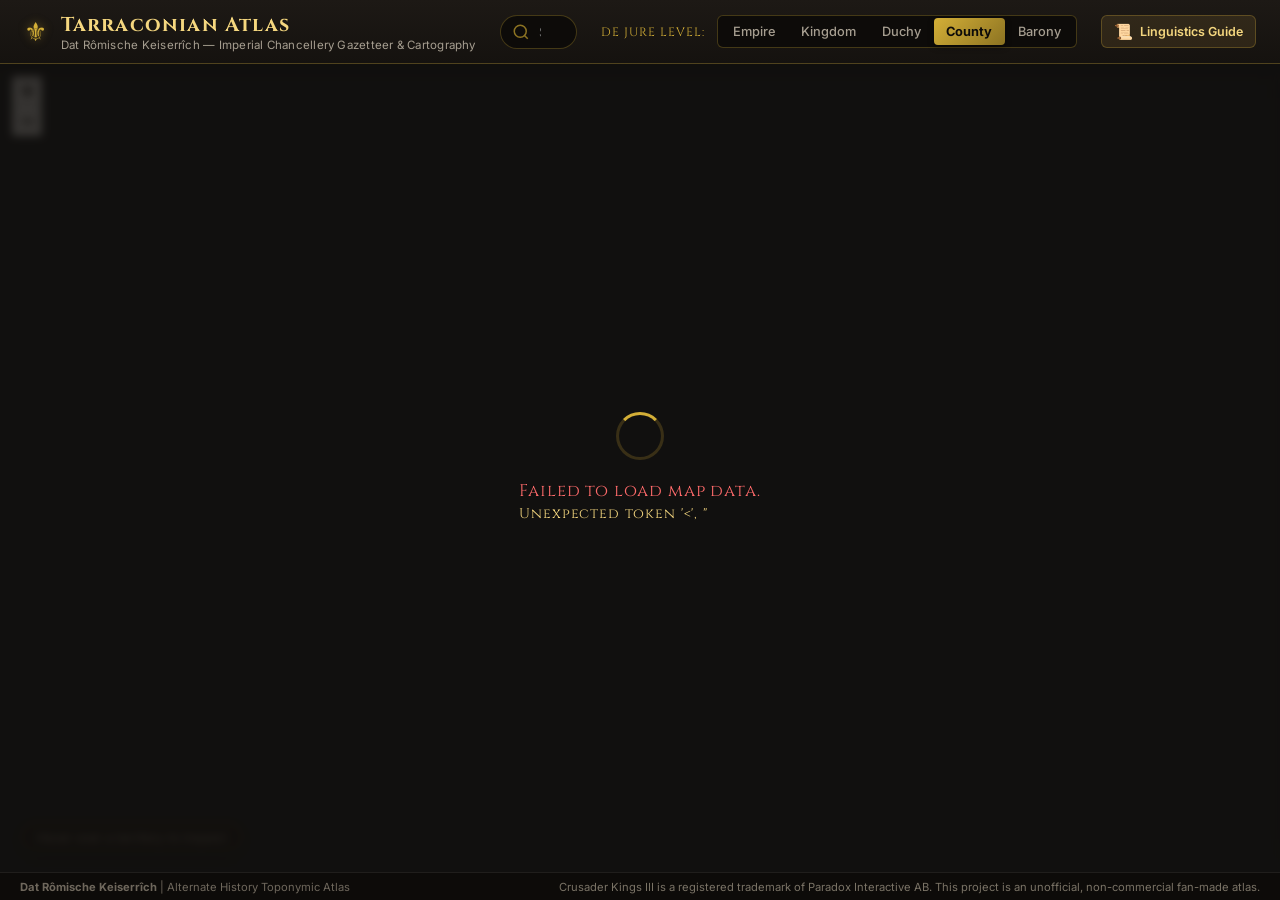
==== commit 229c3c91: "Experimental toponymic profile views" ====
--- a/docs/index.html
+++ b/docs/index.html
@@ -133,6 +133,45 @@
             </div>
             <div id="drawer-sinosphere-synthesis" class="sinosphere-synthesis"></div>
             <div id="drawer-sinosphere-substrate" class="sinosphere-substrate hidden"></div>
+          </div>
+        </div>
+
+        <!-- Toponymic Profile (Alternative 1: Coinage / Substrate / Transmission) -->
+        <div id="drawer-toponymic-group" class="info-group info-toponymic-group hidden">
+          <label class="toponymic-label">
+            <span>Toponymic Profile (Alt. 1)</span>
+            <span id="drawer-toponymic-continuity" class="toponymic-continuity-pill">—</span>
+          </label>
+          <div class="toponymic-card">
+            <div class="toponymic-meta-row">
+              <span id="drawer-toponymic-origin" class="toponymic-origin-badge">—</span>
+              <span id="drawer-toponymic-horizon" class="toponymic-horizon-badge">—</span>
+              <span id="drawer-toponymic-liturgical" class="toponymic-liturgical-badge hidden">—</span>
+            </div>
+            <div class="toponymic-strata-list">
+              <div class="toponymic-stratum-item">
+                <div class="stratum-header">
+                  <span class="stratum-title">Coinage Culture <small>(Origin / Naming)</small></span>
+                  <span id="drawer-coinage-culture" class="culture-chip">—</span>
+                </div>
+                <div id="drawer-coinage-detail" class="stratum-detail">—</div>
+              </div>
+              <div class="toponymic-stratum-item">
+                <div class="stratum-header">
+                  <span class="stratum-title">Substrate Culture <small>(Ground Population)</small></span>
+                  <span id="drawer-substrate-culture" class="culture-chip">—</span>
+                </div>
+                <div id="drawer-substrate-detail" class="stratum-detail">—</div>
+              </div>
+              <div class="toponymic-stratum-item">
+                <div class="stratum-header">
+                  <span class="stratum-title">Transmission Culture <small>(Mediating Stratum)</small></span>
+                  <span id="drawer-transmission-culture" class="culture-chip">—</span>
+                </div>
+                <div id="drawer-transmission-detail" class="stratum-detail">—</div>
+              </div>
+            </div>
+            <div id="drawer-toponymic-streaks" class="toponymic-streaks hidden"></div>
           </div>
         </div>
 
@@ -161,6 +200,17 @@
         <button id="drawer-zoom-btn" class="btn-primary">Zoom to Title</button>
       </div>
     </aside>
+
+    <!-- Barony Layer View Selector (Visible only in Barony tier) -->
+    <div id="barony-view-controls" class="barony-view-controls hidden" role="radiogroup" aria-label="Barony Map Layer">
+      <span class="barony-view-label">Barony View:</span>
+      <div class="barony-view-pills">
+        <button class="barony-view-btn active" data-view="holding_type" title="Color by holding type (Castle, Bishopric, City, Unoccupied)">Holding Type</button>
+        <button class="barony-view-btn" data-view="coinage_culture" title="Color by Coinage Culture (origin/naming stratum)">Coinage Culture</button>
+        <button class="barony-view-btn" data-view="substrate_culture" title="Color by Substrate Culture (ground population stratum)">Substrate Culture</button>
+        <button class="barony-view-btn" data-view="transmission_culture" title="Color by Transmission Culture (intermediary/mediating stratum)">Transmission Culture</button>
+      </div>
+    </div>
 
     <!-- Map Floating Territory / Hover Badge -->
     <div class="map-stats-badge" aria-live="polite">
--- a/docs/css/styles.css
+++ b/docs/css/styles.css
@@ -59,7 +59,7 @@
   align-items: center;
   justify-content: space-between;
   padding: 0 1.5rem;
-  z-index: 1000;
+  z-index: 1200;
   box-shadow: 0 4px 20px rgba(0, 0, 0, 0.6);
   gap: 1.5rem;
 }
@@ -929,18 +929,20 @@
   position: absolute;
   bottom: 60px;
   left: 20px;
+  max-width: calc(100vw - 440px);
   background: rgba(18, 16, 14, 0.88);
   border: 1px solid var(--border-gold);
-  border-radius: 20px;
-  padding: 0.35rem 0.95rem;
+  border-radius: 14px;
+  padding: 0.4rem 0.95rem;
   font-size: 0.75rem;
   color: var(--text-muted);
   backdrop-filter: blur(6px);
   z-index: 1000;
   pointer-events: none;
   display: flex;
-  align-items: center;
-  gap: 0.65rem;
+  flex-wrap: wrap;
+  align-items: center;
+  gap: 0.45rem 0.7rem;
   box-shadow: 0 4px 16px rgba(0, 0, 0, 0.5);
   transition: opacity 0.2s ease, transform 0.2s ease;
 }
@@ -2231,4 +2233,277 @@
   line-height: 1.35;
 }
 
-
+/* --------------------------------------------------------------------------
+   Barony View Mode Switcher (Holding Type vs Coinage / Substrate / Transmission)
+   -------------------------------------------------------------------------- */
+.barony-view-controls {
+  position: absolute;
+  top: 14px;
+  left: 50%;
+  transform: translateX(-50%);
+  background: rgba(18, 16, 14, 0.92);
+  border: 1px solid var(--border-gold);
+  border-radius: 10px;
+  padding: 0.3rem 0.55rem;
+  display: flex;
+  align-items: center;
+  gap: 0.5rem;
+  z-index: 1000;
+  backdrop-filter: blur(8px);
+  box-shadow: 0 6px 20px rgba(0, 0, 0, 0.65);
+  max-width: calc(100vw - 140px);
+}
+
+.barony-view-controls.hidden {
+  display: none !important;
+}
+
+.barony-view-label {
+  font-family: var(--font-serif);
+  font-size: 0.7rem;
+  font-weight: 600;
+  color: var(--gold-primary);
+  text-transform: uppercase;
+  letter-spacing: 0.06em;
+  white-space: nowrap;
+}
+
+.barony-view-pills {
+  display: flex;
+  flex-wrap: wrap;
+  gap: 2px;
+  background: #0d0b09;
+  border: 1px solid rgba(212, 175, 55, 0.28);
+  border-radius: 6px;
+  padding: 2px;
+}
+
+.barony-view-btn {
+  background: transparent;
+  border: none;
+  color: var(--text-muted);
+  padding: 0.28rem 0.65rem;
+  font-size: 0.75rem;
+  font-weight: 500;
+  font-family: var(--font-sans);
+  cursor: pointer;
+  border-radius: 4px;
+  white-space: nowrap;
+  transition: all 0.18s ease;
+}
+
+.barony-view-btn:hover {
+  color: var(--text-main);
+  background: rgba(212, 175, 55, 0.12);
+}
+
+.barony-view-btn.active {
+  background: linear-gradient(135deg, var(--gold-primary), var(--gold-dim));
+  color: #0d0b09;
+  font-weight: 700;
+}
+
+/* --------------------------------------------------------------------------
+   Toponymic Profile Card (Alternative 1 in Inspector Drawer)
+   -------------------------------------------------------------------------- */
+.toponymic-label {
+  display: flex !important;
+  align-items: center;
+  justify-content: space-between;
+  gap: 0.5rem;
+}
+
+.toponymic-continuity-pill {
+  font-family: var(--font-sans);
+  font-size: 0.65rem;
+  font-weight: 700;
+  text-transform: uppercase;
+  letter-spacing: 0.04em;
+  padding: 2px 7px;
+  border-radius: 10px;
+  border: 1px solid rgba(212, 175, 55, 0.45);
+  background: rgba(212, 175, 55, 0.12);
+  color: var(--gold-bright);
+}
+
+.toponymic-continuity-pill.status-direct {
+  background: rgba(59, 130, 74, 0.22);
+  border-color: rgba(59, 130, 74, 0.6);
+  color: #8ae69d;
+}
+
+.toponymic-continuity-pill.status-transitional {
+  background: rgba(194, 139, 35, 0.22);
+  border-color: rgba(194, 139, 35, 0.6);
+  color: #f3c86a;
+}
+
+.toponymic-continuity-pill.status-rupture {
+  background: rgba(171, 51, 72, 0.25);
+  border-color: rgba(171, 51, 72, 0.65);
+  color: #f495a4;
+}
+
+.toponymic-card {
+  background: rgba(13, 11, 9, 0.72);
+  border: 1px solid rgba(212, 175, 55, 0.28);
+  border-radius: 8px;
+  padding: 0.75rem;
+  display: flex;
+  flex-direction: column;
+  gap: 0.65rem;
+}
+
+.toponymic-meta-row {
+  display: flex;
+  flex-wrap: wrap;
+  gap: 0.35rem;
+}
+
+.toponymic-origin-badge,
+.toponymic-horizon-badge,
+.toponymic-liturgical-badge {
+  font-size: 0.68rem;
+  padding: 2px 7px;
+  border-radius: 4px;
+  border: 1px solid var(--border-subtle);
+  background: rgba(255, 255, 255, 0.05);
+  color: var(--text-main);
+}
+
+.toponymic-origin-badge {
+  border-color: rgba(212, 175, 55, 0.4);
+  color: var(--gold-light);
+  font-weight: 600;
+}
+
+.toponymic-horizon-badge {
+  border-color: rgba(48, 105, 168, 0.45);
+  color: #9dc8f3;
+}
+
+.toponymic-liturgical-badge {
+  border-color: rgba(120, 56, 132, 0.55);
+  color: #ddb4ea;
+}
+
+.toponymic-liturgical-badge.hidden {
+  display: none;
+}
+
+.toponymic-strata-list {
+  display: flex;
+  flex-direction: column;
+  gap: 0.5rem;
+}
+
+.toponymic-stratum-item {
+  background: rgba(255, 255, 255, 0.03);
+  border: 1px solid rgba(255, 255, 255, 0.07);
+  border-radius: 6px;
+  padding: 0.45rem 0.6rem;
+}
+
+.stratum-header {
+  display: flex;
+  align-items: center;
+  justify-content: space-between;
+  gap: 0.5rem;
+  margin-bottom: 0.25rem;
+}
+
+.stratum-title {
+  font-size: 0.74rem;
+  font-weight: 600;
+  color: var(--gold-bright);
+}
+
+.stratum-title small {
+  font-weight: 400;
+  color: var(--text-dim);
+  font-size: 0.68rem;
+}
+
+.culture-chip {
+  display: inline-flex;
+  align-items: center;
+  gap: 0.35rem;
+  font-family: var(--font-mono);
+  font-size: 0.72rem;
+  font-weight: 600;
+  color: #ffffff;
+  background: rgba(0, 0, 0, 0.45);
+  border: 1px solid rgba(255, 255, 255, 0.16);
+  border-radius: 12px;
+  padding: 2px 8px;
+}
+
+.culture-chip-dot {
+  width: 8px;
+  height: 8px;
+  border-radius: 50%;
+  flex-shrink: 0;
+  border: 1px solid rgba(255, 255, 255, 0.45);
+}
+
+.stratum-detail {
+  font-size: 0.73rem;
+  line-height: 1.35;
+  color: var(--text-muted);
+}
+
+.toponymic-streaks {
+  border-top: 1px dashed rgba(212, 175, 55, 0.25);
+  padding-top: 0.45rem;
+  font-size: 0.71rem;
+  color: var(--text-muted);
+  line-height: 1.4;
+}
+
+.toponymic-streaks.hidden {
+  display: none;
+}
+
+.toponymic-streak-pill {
+  display: inline-block;
+  margin: 2px 4px 2px 0;
+  padding: 1px 6px;
+  border-radius: 4px;
+  background: rgba(255, 255, 255, 0.05);
+  border: 1px solid rgba(255, 255, 255, 0.12);
+  font-family: var(--font-mono);
+  font-size: 0.67rem;
+  color: var(--text-main);
+}
+
+@media (max-width: 768px) {
+  .barony-view-controls {
+    top: 48px;
+    left: 10px;
+    right: 10px;
+    transform: none;
+    max-width: calc(100vw - 20px);
+    flex-direction: column;
+    align-items: stretch;
+    gap: 0.25rem;
+    padding: 0.3rem 0.45rem;
+  }
+
+  .barony-view-pills {
+    display: grid;
+    grid-template-columns: repeat(2, 1fr);
+  }
+
+  .barony-view-btn {
+    font-size: 0.68rem;
+    padding: 0.25rem 0.35rem;
+    text-align: center;
+  }
+
+  .inspector-drawer.open ~ .barony-view-controls {
+    display: none;
+  }
+}
+
+
+
